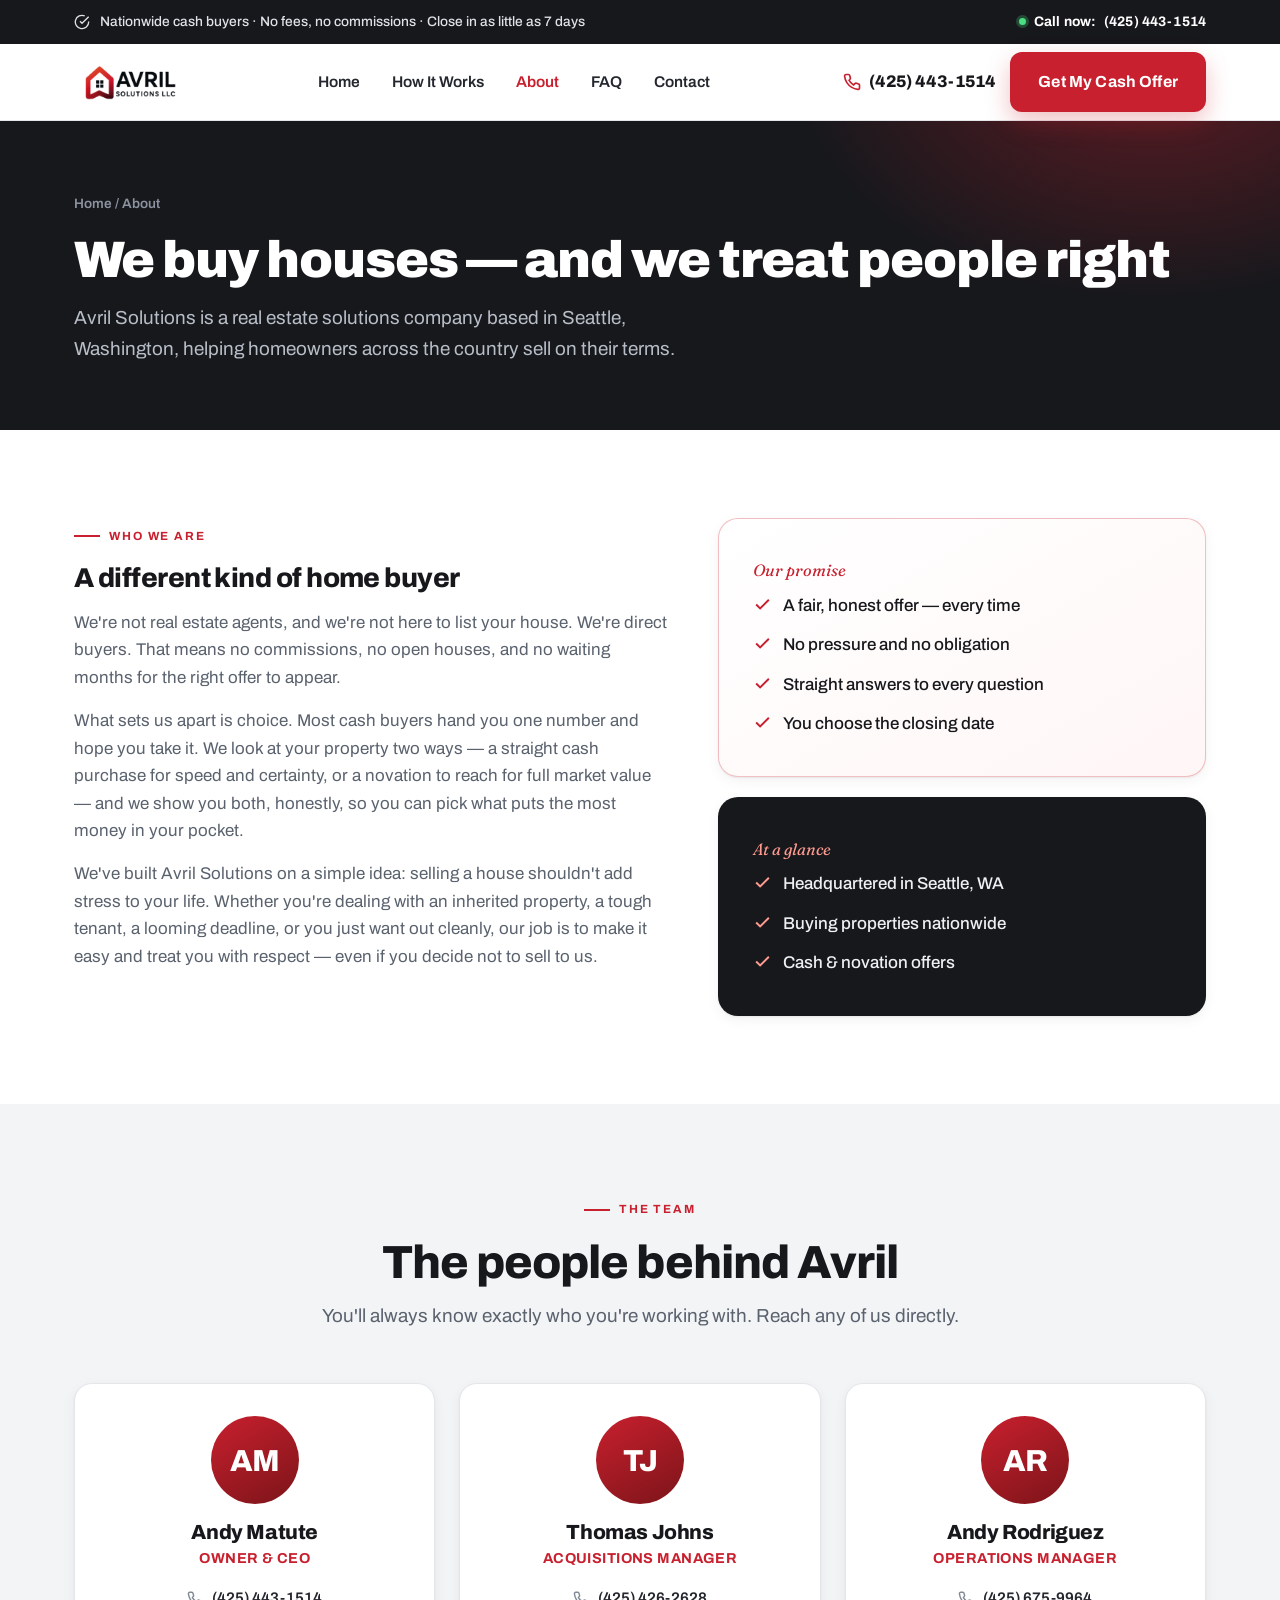
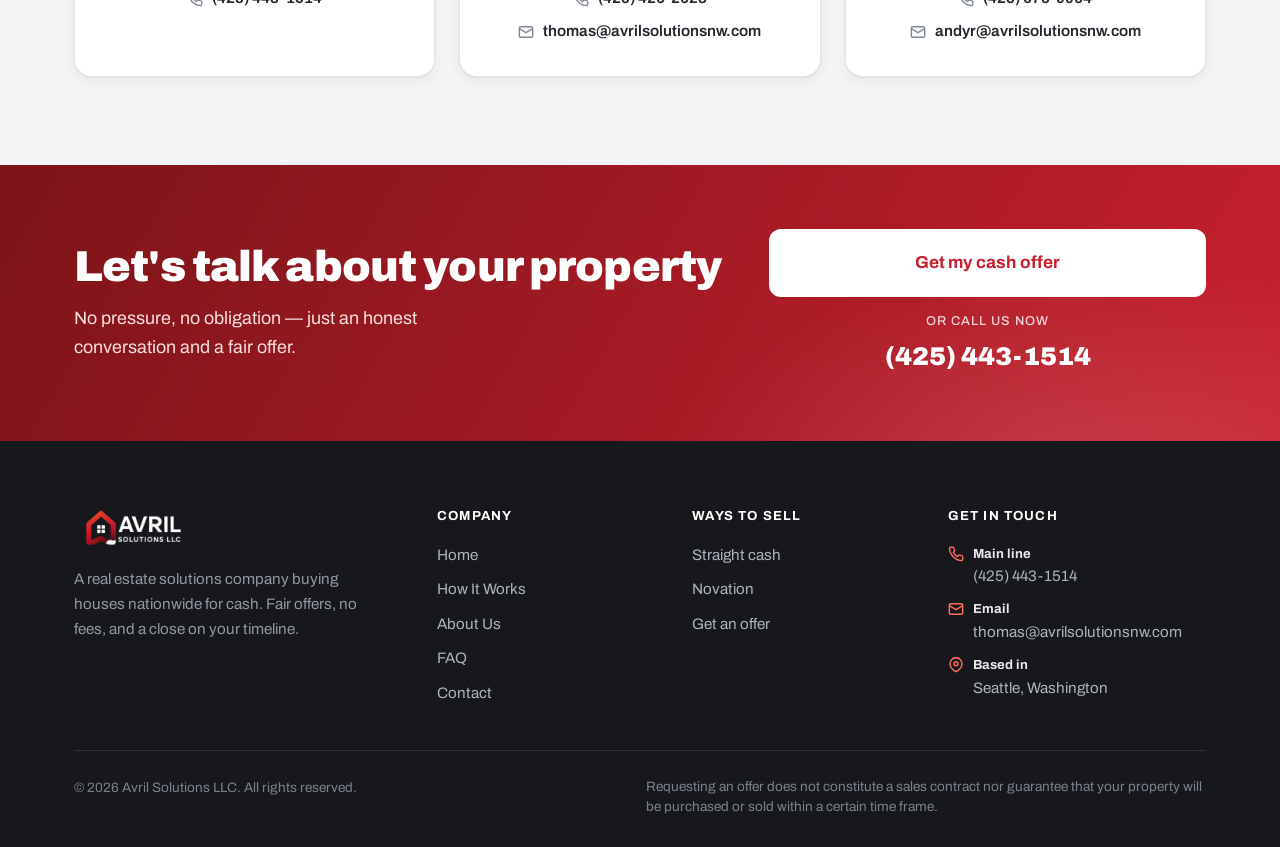
==== about.html @ 4fc094eb "Initial commit: Avril Solutions static site Co-Authored-By: Claude Opus 4.8 <noreply@anthropic.com>" ====
<!DOCTYPE html>
<html lang="en">
<head>
<meta charset="UTF-8" />
<meta name="viewport" content="width=device-width, initial-scale=1.0" />
<title>About Us — Avril Solutions LLC</title>
<meta name="description" content="Avril Solutions is a Seattle-based real estate solutions company buying houses nationwide for cash. Meet the team and learn how we help homeowners sell fast and fair." />
<link rel="preconnect" href="https://fonts.googleapis.com" />
<link rel="preconnect" href="https://fonts.gstatic.com" crossorigin />
<link href="https://fonts.googleapis.com/css2?family=Archivo:wght@400;500;600;700;800;900&family=Fraunces:ital,opsz,wght@0,9..144,500;0,9..144,600;1,9..144,400;1,9..144,500&display=swap" rel="stylesheet" />
<link rel="stylesheet" href="styles.css" />
</head>
<body>

<div class="topbar">
  <div class="container">
    <div class="topbar__msg">
      <svg width="16" height="16" viewBox="0 0 24 24" fill="none" stroke="currentColor" stroke-width="2"><path d="M22 11.08V12a10 10 0 1 1-5.93-9.14"/><polyline points="22 4 12 14.01 9 11.01"/></svg>
      Nationwide cash buyers · No fees, no commissions · Close in as little as 7 days
    </div>
    <div class="topbar__phone"><span class="dot"></span> Call now: <a href="tel:+14254431514">(425) 443-1514</a></div>
  </div>
</div>

<header class="site-header">
  <div class="container">
    <a class="brand" href="index.html" aria-label="Avril Solutions home"><img src="assets/logo.png" alt="Avril Solutions LLC" /></a>
    <nav aria-label="Primary">
      <ul class="nav-menu" id="nav-menu">
        <li><a href="index.html">Home</a></li>
        <li><a href="how-it-works.html">How It Works</a></li>
        <li><a href="about.html" class="active">About</a></li>
        <li><a href="faq.html">FAQ</a></li>
        <li><a href="contact.html">Contact</a></li>
      </ul>
    </nav>
    <div class="header-cta">
      <a class="header-phone" href="tel:+14254431514"><svg width="18" height="18" viewBox="0 0 24 24" fill="none" stroke="currentColor" stroke-width="2.2"><path d="M22 16.92v3a2 2 0 0 1-2.18 2 19.79 19.79 0 0 1-8.63-3.07 19.5 19.5 0 0 1-6-6 19.79 19.79 0 0 1-3.07-8.67A2 2 0 0 1 4.11 2h3a2 2 0 0 1 2 1.72c.13.81.36 1.6.7 2.34a2 2 0 0 1-.45 2.11L8.09 9.91a16 16 0 0 0 6 6l1.74-1.74a2 2 0 0 1 2.11-.45c.74.34 1.53.57 2.34.7A2 2 0 0 1 22 16.92z"/></svg>(425) 443-1514</a>
      <a class="btn btn-primary" href="contact.html">Get My Cash Offer</a>
      <button class="nav-toggle" aria-label="Menu" aria-expanded="false" aria-controls="nav-menu"><svg width="26" height="26" viewBox="0 0 24 24" fill="none" stroke="currentColor" stroke-width="2.2"><line x1="3" y1="6" x2="21" y2="6"/><line x1="3" y1="12" x2="21" y2="12"/><line x1="3" y1="18" x2="21" y2="18"/></svg></button>
    </div>
  </div>
</header>

<section class="page-hero">
  <div class="container">
    <div class="crumbs"><a href="index.html">Home</a> / About</div>
    <h1>We buy houses — and we treat people right</h1>
    <p>Avril Solutions is a real estate solutions company based in Seattle, Washington, helping homeowners across the country sell on their terms.</p>
  </div>
</section>

<section class="section">
  <div class="container">
    <div class="split">
      <div class="prose reveal">
        <span class="eyebrow">Who we are</span>
        <h2 class="h-md" style="margin:0 0 16px">A different kind of home buyer</h2>
        <p>We're not real estate agents, and we're not here to list your house. We're direct buyers. That means no commissions, no open houses, and no waiting months for the right offer to appear.</p>
        <p>What sets us apart is choice. Most cash buyers hand you one number and hope you take it. We look at your property two ways — a straight cash purchase for speed and certainty, or a novation to reach for full market value — and we show you both, honestly, so you can pick what puts the most money in your pocket.</p>
        <p>We've built Avril Solutions on a simple idea: selling a house shouldn't add stress to your life. Whether you're dealing with an inherited property, a tough tenant, a looming deadline, or you just want out cleanly, our job is to make it easy and treat you with respect — even if you decide not to sell to us.</p>
      </div>
      <div class="reveal">
        <div class="way way--nova" style="margin-bottom:20px">
          <span class="way__tag">Our promise</span>
          <ul class="way__list" style="margin-top:8px">
            <li><svg width="19" height="19" viewBox="0 0 24 24" fill="none" stroke="currentColor" stroke-width="2.4"><polyline points="20 6 9 17 4 12"/></svg>A fair, honest offer — every time</li>
            <li><svg width="19" height="19" viewBox="0 0 24 24" fill="none" stroke="currentColor" stroke-width="2.4"><polyline points="20 6 9 17 4 12"/></svg>No pressure and no obligation</li>
            <li><svg width="19" height="19" viewBox="0 0 24 24" fill="none" stroke="currentColor" stroke-width="2.4"><polyline points="20 6 9 17 4 12"/></svg>Straight answers to every question</li>
            <li><svg width="19" height="19" viewBox="0 0 24 24" fill="none" stroke="currentColor" stroke-width="2.4"><polyline points="20 6 9 17 4 12"/></svg>You choose the closing date</li>
          </ul>
        </div>
        <div class="way way--cash">
          <span class="way__tag">At a glance</span>
          <ul class="way__list" style="margin-top:8px">
            <li><svg width="19" height="19" viewBox="0 0 24 24" fill="none" stroke="currentColor" stroke-width="2.4"><polyline points="20 6 9 17 4 12"/></svg>Headquartered in Seattle, WA</li>
            <li><svg width="19" height="19" viewBox="0 0 24 24" fill="none" stroke="currentColor" stroke-width="2.4"><polyline points="20 6 9 17 4 12"/></svg>Buying properties nationwide</li>
            <li><svg width="19" height="19" viewBox="0 0 24 24" fill="none" stroke="currentColor" stroke-width="2.4"><polyline points="20 6 9 17 4 12"/></svg>Cash &amp; novation offers</li>
          </ul>
        </div>
      </div>
    </div>
  </div>
</section>

<!-- team -->
<section class="section mist">
  <div class="container">
    <div class="sec-head center reveal">
      <span class="eyebrow">The team</span>
      <h2 class="h-lg">The people behind Avril</h2>
      <p class="lead" style="margin:14px auto 0">You'll always know exactly who you're working with. Reach any of us directly.</p>
    </div>
    <div class="team-grid reveal">
      <div class="member">
        <div class="member__avatar">AM</div>
        <h3>Andy Matute</h3>
        <span class="member__role">Owner &amp; CEO</span>
        <div class="member__contact">
          <a href="tel:+14254431514"><svg width="16" height="16" viewBox="0 0 24 24" fill="none" stroke="currentColor" stroke-width="2.2"><path d="M22 16.92v3a2 2 0 0 1-2.18 2 19.79 19.79 0 0 1-8.63-3.07 19.5 19.5 0 0 1-6-6 19.79 19.79 0 0 1-3.07-8.67A2 2 0 0 1 4.11 2h3a2 2 0 0 1 2 1.72c.13.81.36 1.6.7 2.34a2 2 0 0 1-.45 2.11L8.09 9.91a16 16 0 0 0 6 6l1.74-1.74a2 2 0 0 1 2.11-.45c.74.34 1.53.57 2.34.7A2 2 0 0 1 22 16.92z"/></svg>(425) 443-1514</a>
        </div>
      </div>
      <div class="member">
        <div class="member__avatar">TJ</div>
        <h3>Thomas Johns</h3>
        <span class="member__role">Acquisitions Manager</span>
        <div class="member__contact">
          <a href="tel:+14254262628"><svg width="16" height="16" viewBox="0 0 24 24" fill="none" stroke="currentColor" stroke-width="2.2"><path d="M22 16.92v3a2 2 0 0 1-2.18 2 19.79 19.79 0 0 1-8.63-3.07 19.5 19.5 0 0 1-6-6 19.79 19.79 0 0 1-3.07-8.67A2 2 0 0 1 4.11 2h3a2 2 0 0 1 2 1.72c.13.81.36 1.6.7 2.34a2 2 0 0 1-.45 2.11L8.09 9.91a16 16 0 0 0 6 6l1.74-1.74a2 2 0 0 1 2.11-.45c.74.34 1.53.57 2.34.7A2 2 0 0 1 22 16.92z"/></svg>(425) 426-2628</a>
          <a href="mailto:thomas@avrilsolutionsnw.com"><svg width="16" height="16" viewBox="0 0 24 24" fill="none" stroke="currentColor" stroke-width="2.2"><rect x="2" y="4" width="20" height="16" rx="2"/><path d="m22 7-10 6L2 7"/></svg>thomas@avrilsolutionsnw.com</a>
        </div>
      </div>
      <div class="member">
        <div class="member__avatar">AR</div>
        <h3>Andy Rodriguez</h3>
        <span class="member__role">Operations Manager</span>
        <div class="member__contact">
          <a href="tel:+14256759964"><svg width="16" height="16" viewBox="0 0 24 24" fill="none" stroke="currentColor" stroke-width="2.2"><path d="M22 16.92v3a2 2 0 0 1-2.18 2 19.79 19.79 0 0 1-8.63-3.07 19.5 19.5 0 0 1-6-6 19.79 19.79 0 0 1-3.07-8.67A2 2 0 0 1 4.11 2h3a2 2 0 0 1 2 1.72c.13.81.36 1.6.7 2.34a2 2 0 0 1-.45 2.11L8.09 9.91a16 16 0 0 0 6 6l1.74-1.74a2 2 0 0 1 2.11-.45c.74.34 1.53.57 2.34.7A2 2 0 0 1 22 16.92z"/></svg>(425) 675-9964</a>
          <a href="mailto:andyr@avrilsolutionsnw.com"><svg width="16" height="16" viewBox="0 0 24 24" fill="none" stroke="currentColor" stroke-width="2.2"><rect x="2" y="4" width="20" height="16" rx="2"/><path d="m22 7-10 6L2 7"/></svg>andyr@avrilsolutionsnw.com</a>
        </div>
      </div>
    </div>
  </div>
</section>

<section class="cta-band section--tight">
  <div class="container">
    <div class="cta-band-grid">
      <div class="reveal"><h2>Let's talk about your property</h2><p>No pressure, no obligation — just an honest conversation and a fair offer.</p></div>
      <div class="cta-band__actions reveal">
        <a class="btn btn-lg" href="contact.html">Get my cash offer</a>
        <div class="cta-band__phone"><small>Or call us now</small><a href="tel:+14254431514" style="color:#fff">(425) 443-1514</a></div>
      </div>
    </div>
  </div>
</section>

<footer class="footer">
  <div class="container">
    <div class="footer-grid">
      <div class="footer__brand"><img src="assets/logo-white.png" alt="Avril Solutions LLC" /><p>A real estate solutions company buying houses nationwide for cash. Fair offers, no fees, and a close on your timeline.</p></div>
      <div><h5>Company</h5><ul><li><a href="index.html">Home</a></li><li><a href="how-it-works.html">How It Works</a></li><li><a href="about.html">About Us</a></li><li><a href="faq.html">FAQ</a></li><li><a href="contact.html">Contact</a></li></ul></div>
      <div><h5>Ways to sell</h5><ul><li><a href="how-it-works.html#cash">Straight cash</a></li><li><a href="how-it-works.html#novation">Novation</a></li><li><a href="contact.html">Get an offer</a></li></ul></div>
      <div><h5>Get in touch</h5>
        <ul class="footer__contact">
          <li><svg width="16" height="16" viewBox="0 0 24 24" fill="none" stroke="currentColor" stroke-width="2.2"><path d="M22 16.92v3a2 2 0 0 1-2.18 2 19.79 19.79 0 0 1-8.63-3.07 19.5 19.5 0 0 1-6-6 19.79 19.79 0 0 1-3.07-8.67A2 2 0 0 1 4.11 2h3a2 2 0 0 1 2 1.72c.13.81.36 1.6.7 2.34a2 2 0 0 1-.45 2.11L8.09 9.91a16 16 0 0 0 6 6l1.74-1.74a2 2 0 0 1 2.11-.45c.74.34 1.53.57 2.34.7A2 2 0 0 1 22 16.92z"/></svg><span><strong>Main line</strong><a href="tel:+14254431514">(425) 443-1514</a></span></li>
          <li><svg width="16" height="16" viewBox="0 0 24 24" fill="none" stroke="currentColor" stroke-width="2.2"><rect x="2" y="4" width="20" height="16" rx="2"/><path d="m22 7-10 6L2 7"/></svg><span><strong>Email</strong><a href="mailto:thomas@avrilsolutionsnw.com">thomas@avrilsolutionsnw.com</a></span></li>
          <li><svg width="16" height="16" viewBox="0 0 24 24" fill="none" stroke="currentColor" stroke-width="2.2"><path d="M21 10c0 7-9 12-9 12s-9-5-9-12a9 9 0 0 1 18 0z"/><circle cx="12" cy="10" r="3"/></svg><span><strong>Based in</strong><span>Seattle, Washington</span></span></li>
        </ul>
      </div>
    </div>
    <div class="footer-bottom">
      <div>© 2026 Avril Solutions LLC. All rights reserved.</div>
      <div class="disclaimer">Requesting an offer does not constitute a sales contract nor guarantee that your property will be purchased or sold within a certain time frame.</div>
    </div>
  </div>
</footer>

<script src="script.js"></script>
</body>
</html>
---- styles.css ----
/* ============================================================
   Avril Solutions LLC — shared styles
   ============================================================ */

:root{
  --brick:#c8202e;
  --brick-bright:#e23a2e;
  --brick-deep:#7c1419;
  --ink:#17181c;
  --ink-soft:#24272e;
  --slate:#5a626e;
  --slate-light:#828a96;
  --mist:#f3f4f6;
  --mist-warm:#f8f7f5;
  --line:#e4e6ea;
  --paper:#ffffff;
  --cream:#fbf4e9;

  --maxw:1180px;
  --radius:16px;
  --radius-sm:10px;
  --shadow-sm:0 1px 2px rgba(23,24,28,.06),0 4px 14px rgba(23,24,28,.05);
  --shadow-md:0 12px 34px rgba(23,24,28,.10);
  --shadow-lg:0 26px 60px rgba(23,24,28,.16);

  --ff-display:"Archivo",system-ui,-apple-system,"Segoe UI",sans-serif;
  --ff-body:"Archivo",system-ui,-apple-system,"Segoe UI",sans-serif;
  --ff-serif:"Fraunces",Georgia,"Times New Roman",serif;
}

*,*::before,*::after{box-sizing:border-box}
html{scroll-behavior:smooth}
body{
  margin:0;
  font-family:var(--ff-body);
  color:var(--ink);
  background:var(--paper);
  font-size:17px;
  line-height:1.62;
  -webkit-font-smoothing:antialiased;
  text-rendering:optimizeLegibility;
}
img{max-width:100%;display:block}
a{color:inherit;text-decoration:none}
h1,h2,h3,h4{font-family:var(--ff-display);line-height:1.06;margin:0;letter-spacing:-.02em;font-weight:800}
p{margin:0 0 1rem}
:focus-visible{outline:3px solid var(--brick);outline-offset:2px;border-radius:4px}

.container{max-width:var(--maxw);margin:0 auto;padding:0 24px}
.section{padding:88px 0}
.section--tight{padding:64px 0}
.mist{background:var(--mist)}
.ink-bg{background:var(--ink);color:#eef0f3}
.center{text-align:center}

.eyebrow{
  display:inline-flex;align-items:center;gap:9px;
  font-family:var(--ff-display);
  font-weight:700;font-size:.74rem;letter-spacing:.16em;text-transform:uppercase;
  color:var(--brick);margin:0 0 18px;
}
.eyebrow::before{content:"";width:26px;height:2px;background:var(--brick);display:inline-block}
.ink-bg .eyebrow{color:#ff6a5f}
.ink-bg .eyebrow::before{background:#ff6a5f}

.h-xl{font-size:clamp(2.35rem,5.4vw,4rem)}
.h-lg{font-size:clamp(2rem,3.8vw,2.9rem)}
.h-md{font-size:clamp(1.5rem,2.4vw,1.9rem)}
.lead{font-size:1.18rem;color:var(--slate);max-width:60ch}
.ink-bg .lead{color:#b8bec8}

/* ---------- buttons ---------- */
.btn{
  display:inline-flex;align-items:center;justify-content:center;gap:10px;
  font-family:var(--ff-display);font-weight:700;font-size:1rem;letter-spacing:.01em;
  padding:15px 26px;border-radius:12px;border:2px solid transparent;cursor:pointer;
  transition:transform .16s ease,box-shadow .16s ease,background .16s ease,color .16s ease;
  white-space:nowrap;
}
.btn:active{transform:translateY(1px)}
.btn-primary{background:var(--brick);color:#fff;box-shadow:0 10px 24px rgba(200,32,46,.28)}
.btn-primary:hover{background:var(--brick-bright);box-shadow:0 14px 30px rgba(200,32,46,.36);transform:translateY(-2px)}
.btn-dark{background:var(--ink);color:#fff}
.btn-dark:hover{background:var(--ink-soft);transform:translateY(-2px)}
.btn-ghost{background:transparent;color:var(--ink);border-color:var(--line)}
.btn-ghost:hover{border-color:var(--ink);transform:translateY(-2px)}
.ink-bg .btn-ghost{color:#fff;border-color:rgba(255,255,255,.28)}
.ink-bg .btn-ghost:hover{border-color:#fff;background:rgba(255,255,255,.06)}
.btn-lg{padding:18px 34px;font-size:1.08rem}
.btn-block{width:100%}

/* ---------- top utility bar ---------- */
.topbar{
  background:var(--ink);color:#dfe2e7;font-size:.86rem;
}
.topbar .container{display:flex;align-items:center;justify-content:space-between;gap:16px;min-height:44px;padding-top:8px;padding-bottom:8px}
.topbar__msg{display:flex;align-items:center;gap:10px;font-weight:500}
.topbar__msg svg{flex:0 0 auto}
.topbar__phone{font-family:var(--ff-display);font-weight:700;color:#fff;letter-spacing:.01em;display:inline-flex;align-items:center;gap:8px}
.topbar__phone .dot{width:7px;height:7px;border-radius:50%;background:#4ade80;box-shadow:0 0 0 3px rgba(74,222,128,.25)}
.topbar__phone a{color:#fff}

/* ---------- header ---------- */
.site-header{
  position:sticky;top:0;z-index:50;background:rgba(255,255,255,.92);
  backdrop-filter:saturate(1.4) blur(10px);border-bottom:1px solid var(--line);
}
.site-header .container{display:flex;align-items:center;justify-content:space-between;gap:20px;min-height:76px}
.brand img{height:42px;width:auto}
.nav-menu{display:flex;align-items:center;gap:4px;list-style:none;margin:0;padding:0}
.nav-menu a{
  font-family:var(--ff-display);font-weight:600;font-size:.97rem;color:var(--ink-soft);
  padding:9px 14px;border-radius:9px;transition:color .15s,background .15s;
}
.nav-menu a:hover{color:var(--brick);background:var(--mist)}
.nav-menu a.active{color:var(--brick)}
.header-cta{display:flex;align-items:center;gap:14px}
.header-phone{font-family:var(--ff-display);font-weight:800;font-size:1.05rem;color:var(--ink);display:inline-flex;align-items:center;gap:8px}
.header-phone svg{color:var(--brick)}
.nav-toggle{
  display:none;background:none;border:0;cursor:pointer;padding:8px;color:var(--ink);
}
.nav-toggle svg{display:block}

/* ---------- hero ---------- */
.hero{
  position:relative;overflow:hidden;color:#fff;
  background:linear-gradient(120deg,#5c0e13 0%,var(--brick-deep) 38%,var(--brick) 100%);
}
.hero::after{
  content:"";position:absolute;inset:0;pointer-events:none;
  background:
    radial-gradient(900px 500px at 88% -10%,rgba(255,255,255,.16),transparent 60%),
    radial-gradient(700px 500px at -5% 110%,rgba(0,0,0,.35),transparent 55%);
}
.hero__house{
  position:absolute;right:-60px;top:50%;transform:translateY(-50%);
  width:min(640px,52vw);opacity:.10;z-index:0;color:#fff;
}
.hero .container{position:relative;z-index:2}
.hero-grid{
  display:grid;grid-template-columns:1.15fr .85fr;gap:56px;align-items:center;
  padding:78px 0 90px;
}
.hero h1{font-size:clamp(2.5rem,5.6vw,4.15rem);font-weight:900;letter-spacing:-.03em}
.hero h1 em{font-style:normal;color:#ffd7a0;font-family:var(--ff-serif);font-weight:500}
.hero__sub{font-size:1.24rem;color:#f4dede;max-width:34ch;margin:20px 0 30px}
.hero__points{list-style:none;margin:0 0 34px;padding:0;display:grid;gap:12px}
.hero__points li{display:flex;align-items:flex-start;gap:12px;font-weight:500;color:#fdeeee}
.hero__points svg{flex:0 0 auto;margin-top:3px;color:#ffd7a0}
.hero__actions{display:flex;flex-wrap:wrap;gap:14px;align-items:center}
.hero__actions .btn-ghost{color:#fff;border-color:rgba(255,255,255,.4)}
.hero__actions .btn-ghost:hover{background:rgba(255,255,255,.1);border-color:#fff}

/* offer card / form */
.offer-card{
  background:#fff;color:var(--ink);border-radius:20px;padding:30px 28px 26px;
  box-shadow:var(--shadow-lg);border:1px solid rgba(255,255,255,.6);
}
.offer-card__head{margin-bottom:4px}
.offer-card__head h2{font-size:1.5rem;font-weight:800}
.offer-card__head p{color:var(--slate);font-size:.95rem;margin:6px 0 0}
.offer-card__badge{
  display:inline-flex;align-items:center;gap:7px;background:var(--cream);color:#8a5a12;
  font-family:var(--ff-display);font-weight:700;font-size:.72rem;letter-spacing:.06em;
  text-transform:uppercase;padding:6px 12px;border-radius:999px;margin-bottom:14px;
}
.field{margin-bottom:12px}
.field label{display:block;font-size:.8rem;font-weight:700;color:var(--ink-soft);margin-bottom:5px;font-family:var(--ff-display)}
.field input,.field select,.field textarea{
  width:100%;padding:12px 14px;border:1.5px solid var(--line);border-radius:11px;
  font-family:var(--ff-body);font-size:1rem;color:var(--ink);background:#fdfdfd;transition:border .15s,box-shadow .15s;
}
.field input:focus,.field select:focus,.field textarea:focus{
  outline:none;border-color:var(--brick);box-shadow:0 0 0 4px rgba(200,32,46,.12);
}
.field-row{display:grid;grid-template-columns:1fr 1fr;gap:12px}
.field-row-3{display:grid;grid-template-columns:1.4fr .8fr .8fr;gap:12px}
.form-fine{font-size:.72rem;color:var(--slate-light);line-height:1.5;margin:12px 0 0}
.form-success{
  display:none;background:#eef8f0;border:1.5px solid #bfe3c8;color:#1d6b34;
  border-radius:12px;padding:18px 18px;font-weight:600;
}
.form-success.show{display:block}
.form-success + form.hide{display:none}

/* ---------- trust strip ---------- */
.trust-strip{background:var(--ink);color:#e9ebef}
.trust-strip .container{
  display:flex;flex-wrap:wrap;justify-content:center;gap:14px 40px;padding:20px 24px;
}
.trust-strip span{display:inline-flex;align-items:center;gap:10px;font-family:var(--ff-display);font-weight:600;font-size:.95rem}
.trust-strip svg{color:#ff6a5f}

/* ---------- section heading block ---------- */
.sec-head{max-width:720px;margin:0 auto 52px}
.sec-head.center{text-align:center}
.sec-head p{margin-top:14px}

/* ---------- two ways (signature) ---------- */
.ways{display:grid;grid-template-columns:1fr 1fr;gap:26px}
.way{
  border-radius:20px;padding:38px 34px;position:relative;overflow:hidden;
  border:1px solid var(--line);background:#fff;box-shadow:var(--shadow-sm);
}
.way--cash{background:var(--ink);color:#eef0f3;border-color:transparent}
.way--nova{background:linear-gradient(150deg,#fff 0%,#fff6f6 100%);border-color:rgba(200,32,46,.28)}
.way__tag{
  font-family:var(--ff-serif);font-style:italic;font-size:1.02rem;margin-bottom:8px;display:block;
}
.way--cash .way__tag{color:#ff9a8f}
.way--nova .way__tag{color:var(--brick)}
.way h3{font-size:1.85rem;font-weight:800;letter-spacing:-.02em}
.way__desc{margin:14px 0 22px;font-size:1.04rem}
.way--cash .way__desc{color:#c3c8d0}
.way--nova .way__desc{color:var(--slate)}
.way__list{list-style:none;margin:0;padding:0;display:grid;gap:12px}
.way__list li{display:flex;gap:11px;align-items:flex-start;font-weight:500}
.way__list svg{flex:0 0 auto;margin-top:3px}
.way--cash .way__list svg{color:#ff9a8f}
.way--nova .way__list svg{color:var(--brick)}
.way__best{
  position:absolute;top:20px;right:22px;font-family:var(--ff-display);font-weight:800;
  font-size:.68rem;letter-spacing:.1em;text-transform:uppercase;
  background:var(--brick);color:#fff;padding:6px 12px;border-radius:999px;
}
.ways-note{text-align:center;margin-top:26px;color:var(--slate);font-size:.98rem}

/* ---------- steps ---------- */
.steps{display:grid;grid-template-columns:repeat(3,1fr);gap:24px;counter-reset:step}
.step{
  background:#fff;border:1px solid var(--line);border-radius:18px;padding:34px 30px;position:relative;
  box-shadow:var(--shadow-sm);
}
.step__num{
  font-family:var(--ff-display);font-weight:900;font-size:2.4rem;color:var(--brick);
  line-height:1;letter-spacing:-.04em;display:block;margin-bottom:14px;
}
.step h3{font-size:1.32rem;margin-bottom:8px}
.step p{color:var(--slate);margin:0}
.step__line{position:absolute;top:52px;right:-25px;color:var(--line);z-index:1}

/* ---------- situations ---------- */
.sit-grid{display:grid;grid-template-columns:repeat(3,1fr);gap:16px}
.sit{
  display:flex;gap:14px;align-items:flex-start;background:#fff;border:1px solid var(--line);
  border-radius:14px;padding:20px 20px;box-shadow:var(--shadow-sm);
}
.sit__ic{
  flex:0 0 auto;width:44px;height:44px;border-radius:11px;background:var(--cream);
  display:grid;place-items:center;color:var(--brick);
}
.sit h4{font-size:1.06rem;font-weight:700;margin-bottom:3px}
.sit p{margin:0;color:var(--slate);font-size:.92rem;line-height:1.5}

/* ---------- why / benefits ---------- */
.why-grid{display:grid;grid-template-columns:repeat(3,1fr);gap:22px}
.why-card{padding:6px 4px}
.why-card__ic{
  width:52px;height:52px;border-radius:13px;background:var(--brick);color:#fff;
  display:grid;place-items:center;margin-bottom:16px;box-shadow:0 10px 22px rgba(200,32,46,.25);
}
.why-card h4{font-size:1.2rem;margin-bottom:7px}
.why-card p{color:var(--slate);margin:0;font-size:.98rem}

/* ---------- team ---------- */
.team-grid{display:grid;grid-template-columns:repeat(3,1fr);gap:24px}
.member{
  background:#fff;border:1px solid var(--line);border-radius:18px;padding:32px 28px;text-align:center;
  box-shadow:var(--shadow-sm);
}
.member__avatar{
  width:88px;height:88px;border-radius:50%;margin:0 auto 18px;display:grid;place-items:center;
  font-family:var(--ff-display);font-weight:800;font-size:1.9rem;color:#fff;letter-spacing:-.02em;
  background:linear-gradient(150deg,var(--brick) 0%,var(--brick-deep) 100%);
}
.member h3{font-size:1.28rem;margin-bottom:3px}
.member__role{color:var(--brick);font-weight:700;font-family:var(--ff-display);font-size:.9rem;letter-spacing:.03em;text-transform:uppercase;margin-bottom:16px;display:block}
.member__contact{display:grid;gap:8px;justify-items:center}
.member__contact a{display:inline-flex;align-items:center;gap:9px;color:var(--ink-soft);font-weight:600;font-size:.96rem}
.member__contact a:hover{color:var(--brick)}
.member__contact svg{color:var(--slate-light)}

/* ---------- testimonials ---------- */
.quotes{display:grid;grid-template-columns:repeat(3,1fr);gap:24px}
.quote{
  background:#fff;border:1px solid var(--line);border-radius:18px;padding:32px 30px;box-shadow:var(--shadow-sm);
  display:flex;flex-direction:column;
}
.quote__stars{color:#e8a13a;display:flex;gap:2px;margin-bottom:16px}
.quote__body{font-family:var(--ff-serif);font-style:italic;font-size:1.12rem;line-height:1.55;color:var(--ink-soft);margin:0 0 20px}
.quote__who{margin-top:auto;font-family:var(--ff-display);font-weight:700;font-size:.95rem}
.quote__who span{color:var(--slate);font-weight:500}

/* ---------- cta band ---------- */
.cta-band{background:linear-gradient(120deg,var(--brick-deep),var(--brick));color:#fff;position:relative;overflow:hidden}
.cta-band::after{content:"";position:absolute;inset:0;background:radial-gradient(700px 400px at 85% 120%,rgba(255,255,255,.14),transparent 60%);pointer-events:none}
.cta-band .container{position:relative;z-index:2}
.cta-band-grid{display:grid;grid-template-columns:1.2fr .8fr;gap:40px;align-items:center}
.cta-band h2{font-size:clamp(1.8rem,3.4vw,2.7rem);font-weight:900}
.cta-band p{color:#f6dede;font-size:1.12rem;margin:14px 0 0;max-width:44ch}
.cta-band__actions{display:flex;flex-direction:column;gap:14px}
.cta-band__actions .btn{background:#fff;color:var(--brick)}
.cta-band__actions .btn:hover{background:#fff2f2}
.cta-band__actions .btn-outline{background:transparent;color:#fff;border-color:rgba(255,255,255,.5)}
.cta-band__actions .btn-outline:hover{background:rgba(255,255,255,.1)}
.cta-band__phone{font-family:var(--ff-display);font-weight:900;font-size:1.6rem;text-align:center}
.cta-band__phone small{display:block;font-weight:500;font-size:.8rem;letter-spacing:.08em;text-transform:uppercase;opacity:.8;margin-bottom:4px}

/* ---------- FAQ ---------- */
.faq-wrap{max-width:820px;margin:0 auto}
.faq{border:1px solid var(--line);border-radius:14px;margin-bottom:14px;background:#fff;overflow:hidden;box-shadow:var(--shadow-sm)}
.faq__q{
  width:100%;text-align:left;background:none;border:0;cursor:pointer;padding:22px 24px;
  font-family:var(--ff-display);font-weight:700;font-size:1.1rem;color:var(--ink);
  display:flex;justify-content:space-between;align-items:center;gap:20px;
}
.faq__q:hover{color:var(--brick)}
.faq__ic{flex:0 0 auto;transition:transform .25s ease;color:var(--brick)}
.faq[open] .faq__ic{transform:rotate(45deg)}
.faq__a{padding:0 24px 24px;color:var(--slate);max-width:70ch}
.faq__a p{margin:0}

/* ---------- page hero (interior) ---------- */
.page-hero{background:var(--ink);color:#fff;padding:72px 0 66px;position:relative;overflow:hidden}
.page-hero::after{content:"";position:absolute;inset:0;background:radial-gradient(600px 400px at 90% -20%,rgba(200,32,46,.4),transparent 60%);pointer-events:none}
.page-hero .container{position:relative;z-index:2}
.page-hero h1{font-size:clamp(2.1rem,4.4vw,3.2rem);font-weight:900}
.page-hero p{color:#b8bec8;font-size:1.18rem;margin:16px 0 0;max-width:56ch}
.crumbs{font-size:.85rem;color:#8b93a0;margin-bottom:18px;font-weight:600}
.crumbs a:hover{color:#fff}

/* ---------- prose / content ---------- */
.prose{max-width:760px}
.prose h2{font-size:1.7rem;margin:38px 0 14px}
.prose h3{font-size:1.28rem;margin:28px 0 10px}
.prose p{color:var(--slate);font-size:1.06rem}
.prose ul{color:var(--slate);padding-left:0;list-style:none;display:grid;gap:10px;margin:18px 0}
.prose ul li{display:flex;gap:11px;align-items:flex-start}
.prose ul li svg{flex:0 0 auto;margin-top:5px;color:var(--brick)}
.split{display:grid;grid-template-columns:1.1fr .9fr;gap:48px;align-items:start}

/* ---------- contact ---------- */
.contact-grid{display:grid;grid-template-columns:1fr 1fr;gap:40px;align-items:start}
.contact-card{background:#fff;border:1px solid var(--line);border-radius:18px;padding:30px;box-shadow:var(--shadow-sm)}
.contact-line{display:flex;gap:14px;align-items:flex-start;padding:16px 0;border-bottom:1px solid var(--line)}
.contact-line:last-child{border-bottom:0}
.contact-line__ic{flex:0 0 auto;width:44px;height:44px;border-radius:11px;background:var(--cream);color:var(--brick);display:grid;place-items:center}
.contact-line h4{font-size:.82rem;text-transform:uppercase;letter-spacing:.06em;color:var(--slate);margin-bottom:3px;font-weight:700}
.contact-line a,.contact-line span{font-weight:600;font-size:1.04rem;color:var(--ink)}
.contact-line a:hover{color:var(--brick)}

/* ---------- footer ---------- */
.footer{background:var(--ink);color:#aeb4be;padding:64px 0 30px;font-size:.95rem}
.footer a:hover{color:#fff}
.footer-grid{display:grid;grid-template-columns:1.5fr 1fr 1fr 1.2fr;gap:40px;padding-bottom:44px;border-bottom:1px solid rgba(255,255,255,.1)}
.footer__brand img{height:44px;margin-bottom:18px}
.footer__brand p{max-width:34ch;color:#9298a3;font-size:.95rem}
.footer h5{font-family:var(--ff-display);color:#fff;font-size:.82rem;text-transform:uppercase;letter-spacing:.09em;margin:0 0 16px;font-weight:700}
.footer ul{list-style:none;margin:0;padding:0;display:grid;gap:10px}
.footer__contact li{display:flex;gap:9px;align-items:flex-start}
.footer__contact svg{flex:0 0 auto;margin-top:3px;color:#ff6a5f}
.footer__contact strong{color:#e7e9ec;font-weight:700;display:block;font-size:.82rem}
.footer__contact a,.footer__contact span{color:#aeb4be}
.footer-bottom{display:flex;flex-wrap:wrap;justify-content:space-between;gap:14px;padding-top:26px;color:#7c828d;font-size:.85rem}
.footer-bottom .disclaimer{max-width:70ch;line-height:1.5}

/* ---------- reveal animation ---------- */
.reveal{opacity:0;transform:translateY(22px);transition:opacity .7s ease,transform .7s ease}
.reveal.in{opacity:1;transform:none}
@media (prefers-reduced-motion:reduce){
  .reveal{opacity:1;transform:none;transition:none}
  html{scroll-behavior:auto}
}

/* ---------- responsive ---------- */
@media (max-width:960px){
  .hero-grid{grid-template-columns:1fr;gap:40px;padding:56px 0 64px}
  .hero__house{opacity:.07;width:70vw}
  .ways{grid-template-columns:1fr}
  .steps{grid-template-columns:1fr}
  .step__line{display:none}
  .sit-grid,.why-grid,.team-grid,.quotes{grid-template-columns:1fr 1fr}
  .cta-band-grid{grid-template-columns:1fr;gap:28px}
  .contact-grid,.split{grid-template-columns:1fr;gap:32px}
  .footer-grid{grid-template-columns:1fr 1fr;gap:32px}
}
@media (max-width:720px){
  body{font-size:16px}
  .section{padding:64px 0}
  .topbar__msg{display:none}
  .header-phone{display:none}
  .nav-menu{
    position:fixed;inset:76px 0 auto 0;background:#fff;flex-direction:column;align-items:stretch;
    gap:0;padding:12px 20px 24px;border-bottom:1px solid var(--line);box-shadow:var(--shadow-md);
    transform:translateY(-140%);transition:transform .3s ease;z-index:40;
  }
  .nav-menu.open{transform:none}
  .nav-menu a{padding:14px 8px;border-bottom:1px solid var(--mist);border-radius:0;font-size:1.05rem}
  .nav-toggle{display:block}
  .sit-grid,.why-grid,.team-grid,.quotes,.footer-grid{grid-template-columns:1fr}
  .field-row,.field-row-3{grid-template-columns:1fr}
  .header-cta .btn{padding:12px 18px;font-size:.92rem}
}
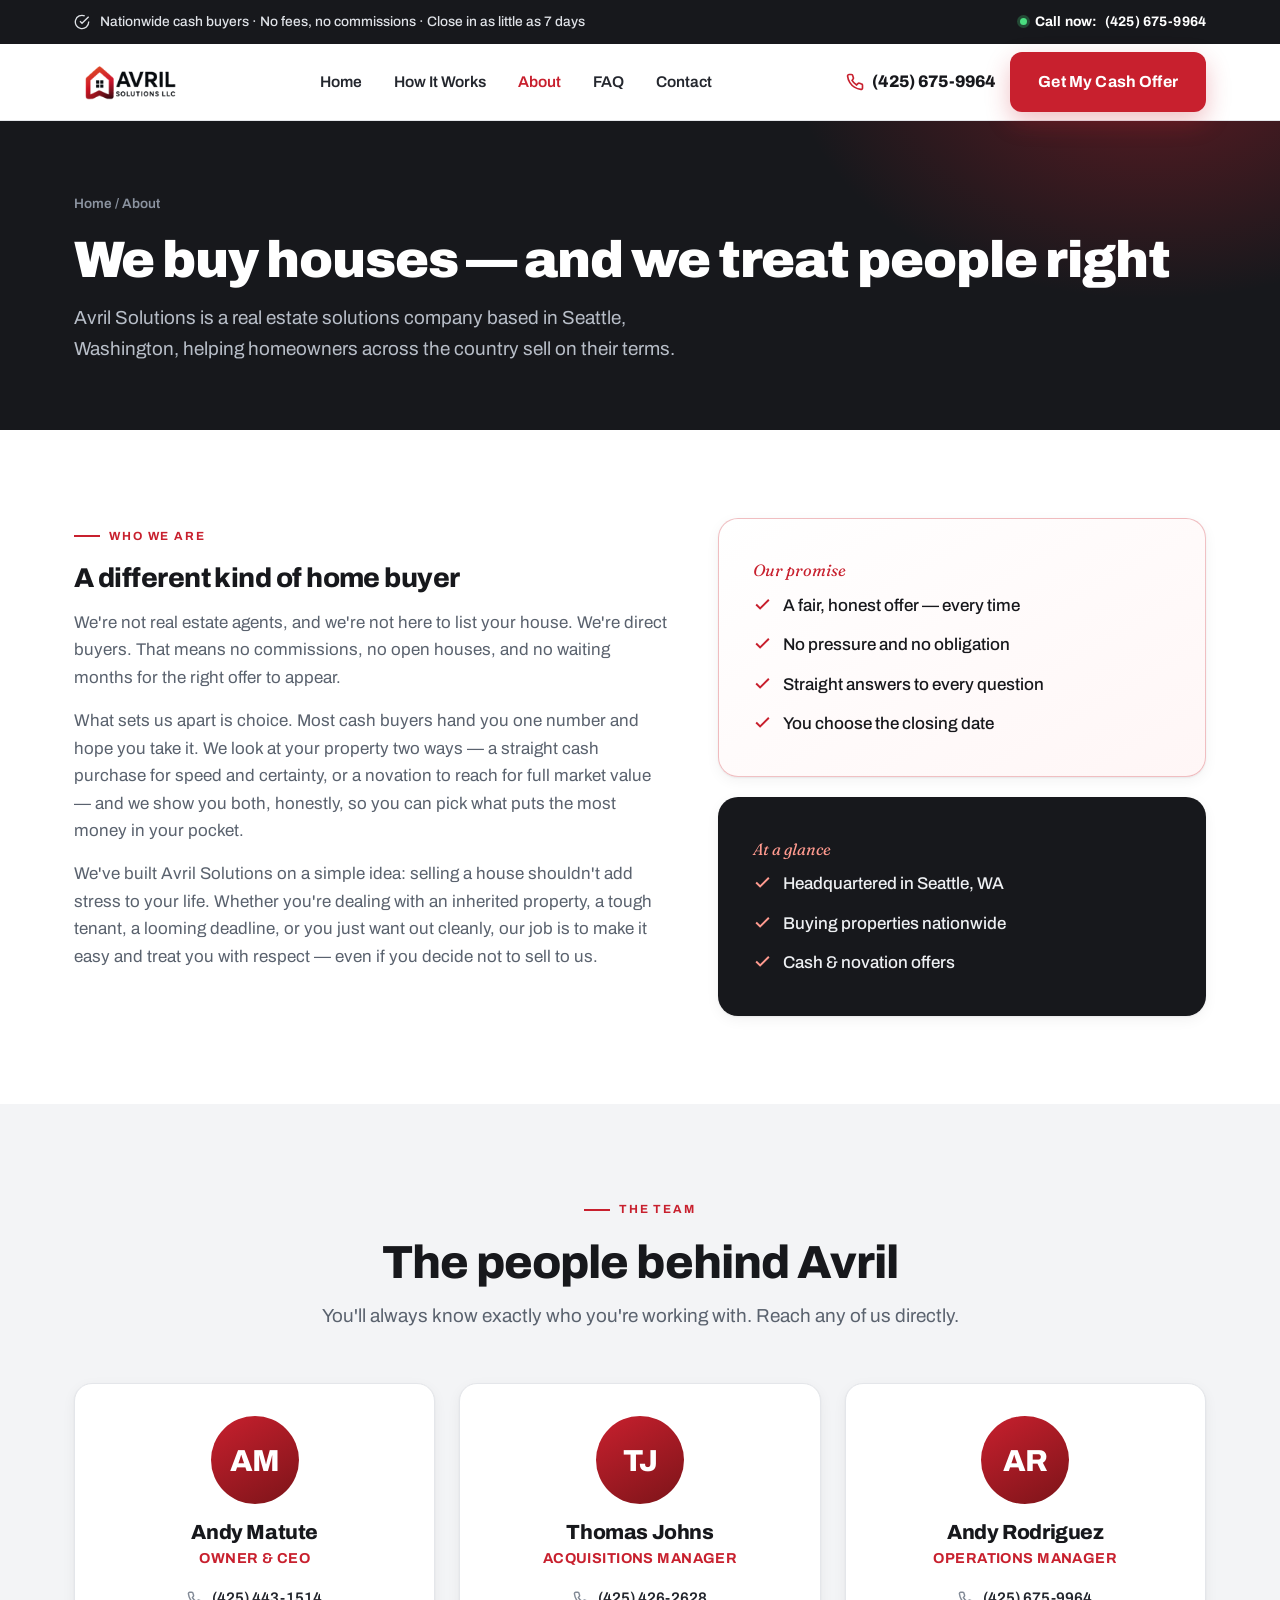
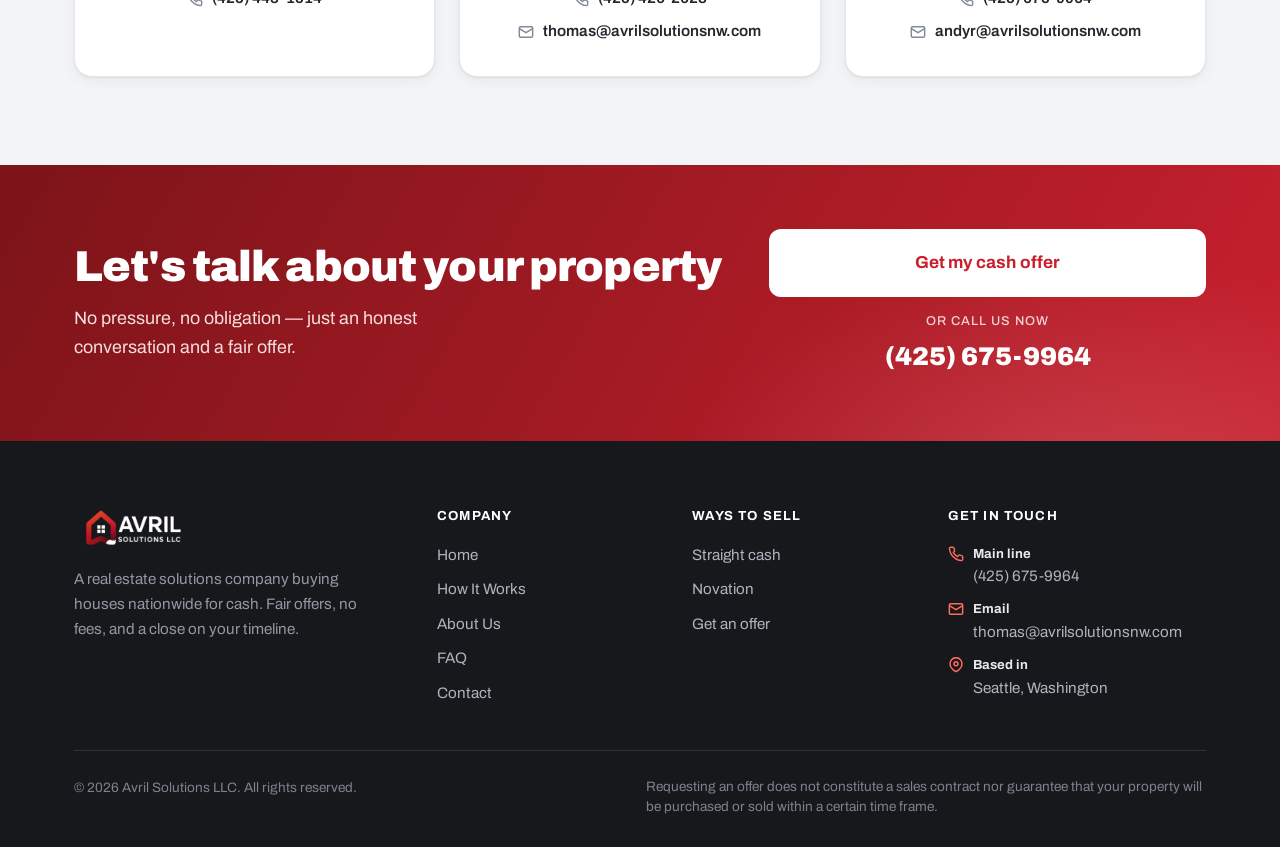
==== commit ab45b0ea: "Set main phone to (425) 675-9964 (Rodriguez); keep individual numbers on member cards Co-Authored-By" ====
--- a/about.html
+++ b/about.html
@@ -18,7 +18,7 @@
       <svg width="16" height="16" viewBox="0 0 24 24" fill="none" stroke="currentColor" stroke-width="2"><path d="M22 11.08V12a10 10 0 1 1-5.93-9.14"/><polyline points="22 4 12 14.01 9 11.01"/></svg>
       Nationwide cash buyers · No fees, no commissions · Close in as little as 7 days
     </div>
-    <div class="topbar__phone"><span class="dot"></span> Call now: <a href="tel:+14254431514">(425) 443-1514</a></div>
+    <div class="topbar__phone"><span class="dot"></span> Call now: <a href="tel:+14256759964">(425) 675-9964</a></div>
   </div>
 </div>
 
@@ -35,7 +35,7 @@
       </ul>
     </nav>
     <div class="header-cta">
-      <a class="header-phone" href="tel:+14254431514"><svg width="18" height="18" viewBox="0 0 24 24" fill="none" stroke="currentColor" stroke-width="2.2"><path d="M22 16.92v3a2 2 0 0 1-2.18 2 19.79 19.79 0 0 1-8.63-3.07 19.5 19.5 0 0 1-6-6 19.79 19.79 0 0 1-3.07-8.67A2 2 0 0 1 4.11 2h3a2 2 0 0 1 2 1.72c.13.81.36 1.6.7 2.34a2 2 0 0 1-.45 2.11L8.09 9.91a16 16 0 0 0 6 6l1.74-1.74a2 2 0 0 1 2.11-.45c.74.34 1.53.57 2.34.7A2 2 0 0 1 22 16.92z"/></svg>(425) 443-1514</a>
+      <a class="header-phone" href="tel:+14256759964"><svg width="18" height="18" viewBox="0 0 24 24" fill="none" stroke="currentColor" stroke-width="2.2"><path d="M22 16.92v3a2 2 0 0 1-2.18 2 19.79 19.79 0 0 1-8.63-3.07 19.5 19.5 0 0 1-6-6 19.79 19.79 0 0 1-3.07-8.67A2 2 0 0 1 4.11 2h3a2 2 0 0 1 2 1.72c.13.81.36 1.6.7 2.34a2 2 0 0 1-.45 2.11L8.09 9.91a16 16 0 0 0 6 6l1.74-1.74a2 2 0 0 1 2.11-.45c.74.34 1.53.57 2.34.7A2 2 0 0 1 22 16.92z"/></svg>(425) 675-9964</a>
       <a class="btn btn-primary" href="contact.html">Get My Cash Offer</a>
       <button class="nav-toggle" aria-label="Menu" aria-expanded="false" aria-controls="nav-menu"><svg width="26" height="26" viewBox="0 0 24 24" fill="none" stroke="currentColor" stroke-width="2.2"><line x1="3" y1="6" x2="21" y2="6"/><line x1="3" y1="12" x2="21" y2="12"/><line x1="3" y1="18" x2="21" y2="18"/></svg></button>
     </div>
@@ -128,7 +128,7 @@
       <div class="reveal"><h2>Let's talk about your property</h2><p>No pressure, no obligation — just an honest conversation and a fair offer.</p></div>
       <div class="cta-band__actions reveal">
         <a class="btn btn-lg" href="contact.html">Get my cash offer</a>
-        <div class="cta-band__phone"><small>Or call us now</small><a href="tel:+14254431514" style="color:#fff">(425) 443-1514</a></div>
+        <div class="cta-band__phone"><small>Or call us now</small><a href="tel:+14256759964" style="color:#fff">(425) 675-9964</a></div>
       </div>
     </div>
   </div>
@@ -142,7 +142,7 @@
       <div><h5>Ways to sell</h5><ul><li><a href="how-it-works.html#cash">Straight cash</a></li><li><a href="how-it-works.html#novation">Novation</a></li><li><a href="contact.html">Get an offer</a></li></ul></div>
       <div><h5>Get in touch</h5>
         <ul class="footer__contact">
-          <li><svg width="16" height="16" viewBox="0 0 24 24" fill="none" stroke="currentColor" stroke-width="2.2"><path d="M22 16.92v3a2 2 0 0 1-2.18 2 19.79 19.79 0 0 1-8.63-3.07 19.5 19.5 0 0 1-6-6 19.79 19.79 0 0 1-3.07-8.67A2 2 0 0 1 4.11 2h3a2 2 0 0 1 2 1.72c.13.81.36 1.6.7 2.34a2 2 0 0 1-.45 2.11L8.09 9.91a16 16 0 0 0 6 6l1.74-1.74a2 2 0 0 1 2.11-.45c.74.34 1.53.57 2.34.7A2 2 0 0 1 22 16.92z"/></svg><span><strong>Main line</strong><a href="tel:+14254431514">(425) 443-1514</a></span></li>
+          <li><svg width="16" height="16" viewBox="0 0 24 24" fill="none" stroke="currentColor" stroke-width="2.2"><path d="M22 16.92v3a2 2 0 0 1-2.18 2 19.79 19.79 0 0 1-8.63-3.07 19.5 19.5 0 0 1-6-6 19.79 19.79 0 0 1-3.07-8.67A2 2 0 0 1 4.11 2h3a2 2 0 0 1 2 1.72c.13.81.36 1.6.7 2.34a2 2 0 0 1-.45 2.11L8.09 9.91a16 16 0 0 0 6 6l1.74-1.74a2 2 0 0 1 2.11-.45c.74.34 1.53.57 2.34.7A2 2 0 0 1 22 16.92z"/></svg><span><strong>Main line</strong><a href="tel:+14256759964">(425) 675-9964</a></span></li>
           <li><svg width="16" height="16" viewBox="0 0 24 24" fill="none" stroke="currentColor" stroke-width="2.2"><rect x="2" y="4" width="20" height="16" rx="2"/><path d="m22 7-10 6L2 7"/></svg><span><strong>Email</strong><a href="mailto:thomas@avrilsolutionsnw.com">thomas@avrilsolutionsnw.com</a></span></li>
           <li><svg width="16" height="16" viewBox="0 0 24 24" fill="none" stroke="currentColor" stroke-width="2.2"><path d="M21 10c0 7-9 12-9 12s-9-5-9-12a9 9 0 0 1 18 0z"/><circle cx="12" cy="10" r="3"/></svg><span><strong>Based in</strong><span>Seattle, Washington</span></span></li>
         </ul>
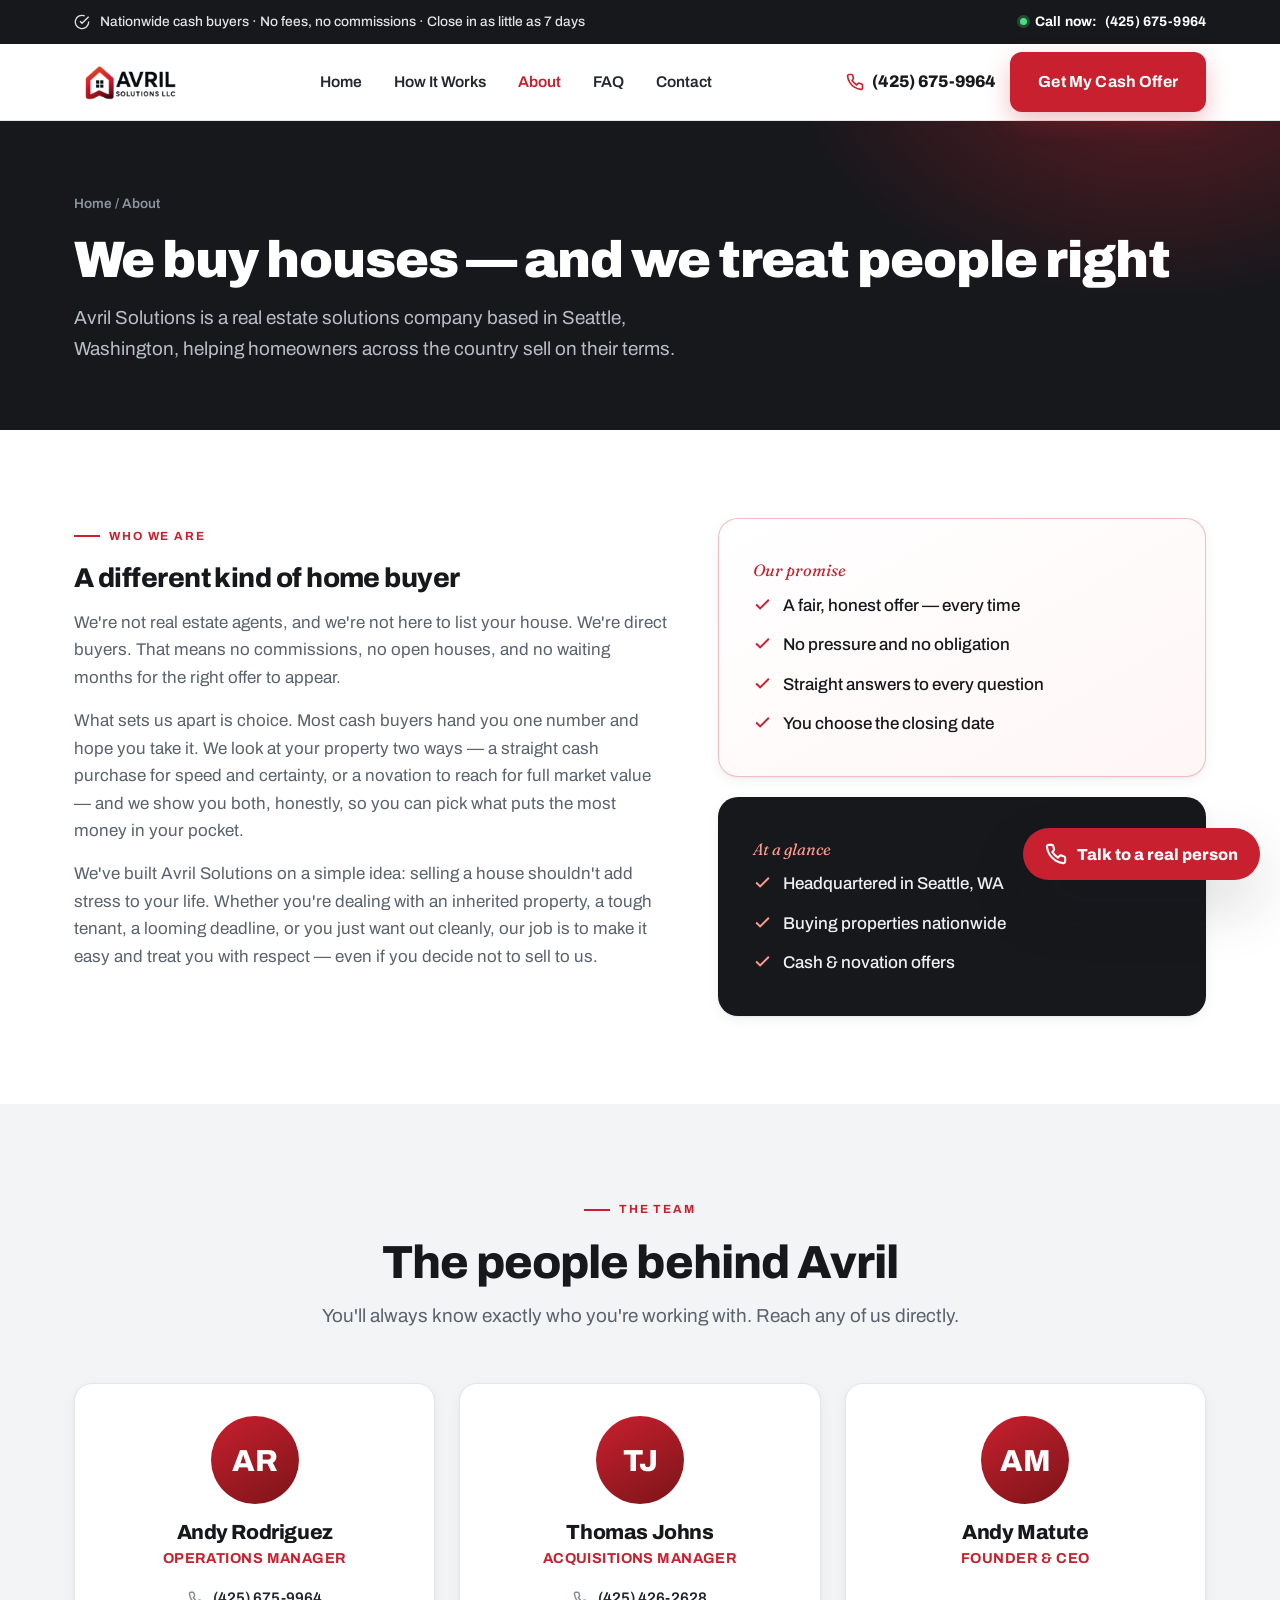
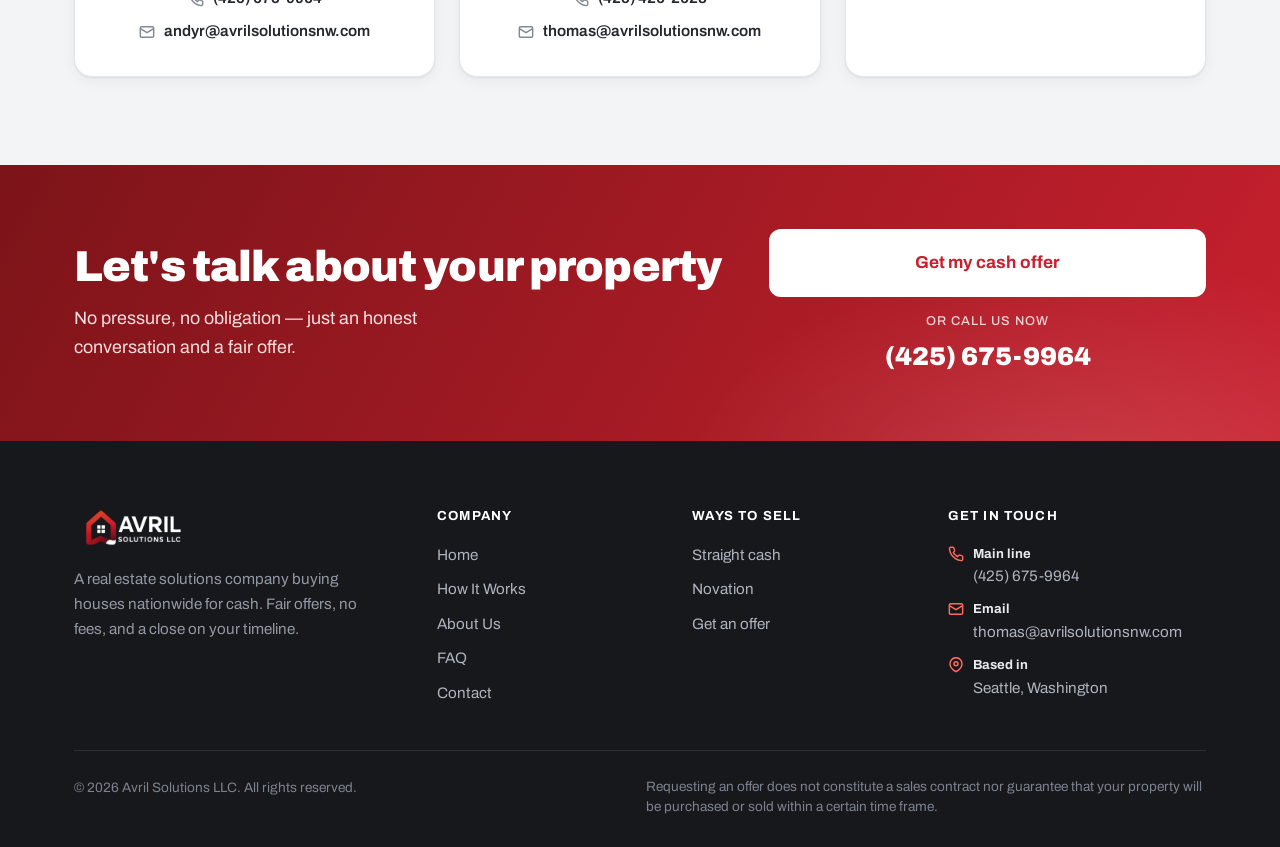
==== commit 86049b15: "Add floating 'Talk to a real person' widget; reorder team (Rodriguez, Thomas); make Matute Founder &" ====
--- a/about.html
+++ b/about.html
@@ -93,11 +93,12 @@
     </div>
     <div class="team-grid reveal">
       <div class="member">
-        <div class="member__avatar">AM</div>
-        <h3>Andy Matute</h3>
-        <span class="member__role">Owner &amp; CEO</span>
+        <div class="member__avatar">AR</div>
+        <h3>Andy Rodriguez</h3>
+        <span class="member__role">Operations Manager</span>
         <div class="member__contact">
-          <a href="tel:+14254431514"><svg width="16" height="16" viewBox="0 0 24 24" fill="none" stroke="currentColor" stroke-width="2.2"><path d="M22 16.92v3a2 2 0 0 1-2.18 2 19.79 19.79 0 0 1-8.63-3.07 19.5 19.5 0 0 1-6-6 19.79 19.79 0 0 1-3.07-8.67A2 2 0 0 1 4.11 2h3a2 2 0 0 1 2 1.72c.13.81.36 1.6.7 2.34a2 2 0 0 1-.45 2.11L8.09 9.91a16 16 0 0 0 6 6l1.74-1.74a2 2 0 0 1 2.11-.45c.74.34 1.53.57 2.34.7A2 2 0 0 1 22 16.92z"/></svg>(425) 443-1514</a>
+          <a href="tel:+14256759964"><svg width="16" height="16" viewBox="0 0 24 24" fill="none" stroke="currentColor" stroke-width="2.2"><path d="M22 16.92v3a2 2 0 0 1-2.18 2 19.79 19.79 0 0 1-8.63-3.07 19.5 19.5 0 0 1-6-6 19.79 19.79 0 0 1-3.07-8.67A2 2 0 0 1 4.11 2h3a2 2 0 0 1 2 1.72c.13.81.36 1.6.7 2.34a2 2 0 0 1-.45 2.11L8.09 9.91a16 16 0 0 0 6 6l1.74-1.74a2 2 0 0 1 2.11-.45c.74.34 1.53.57 2.34.7A2 2 0 0 1 22 16.92z"/></svg>(425) 675-9964</a>
+          <a href="mailto:andyr@avrilsolutionsnw.com"><svg width="16" height="16" viewBox="0 0 24 24" fill="none" stroke="currentColor" stroke-width="2.2"><rect x="2" y="4" width="20" height="16" rx="2"/><path d="m22 7-10 6L2 7"/></svg>andyr@avrilsolutionsnw.com</a>
         </div>
       </div>
       <div class="member">
@@ -110,13 +111,9 @@
         </div>
       </div>
       <div class="member">
-        <div class="member__avatar">AR</div>
-        <h3>Andy Rodriguez</h3>
-        <span class="member__role">Operations Manager</span>
-        <div class="member__contact">
-          <a href="tel:+14256759964"><svg width="16" height="16" viewBox="0 0 24 24" fill="none" stroke="currentColor" stroke-width="2.2"><path d="M22 16.92v3a2 2 0 0 1-2.18 2 19.79 19.79 0 0 1-8.63-3.07 19.5 19.5 0 0 1-6-6 19.79 19.79 0 0 1-3.07-8.67A2 2 0 0 1 4.11 2h3a2 2 0 0 1 2 1.72c.13.81.36 1.6.7 2.34a2 2 0 0 1-.45 2.11L8.09 9.91a16 16 0 0 0 6 6l1.74-1.74a2 2 0 0 1 2.11-.45c.74.34 1.53.57 2.34.7A2 2 0 0 1 22 16.92z"/></svg>(425) 675-9964</a>
-          <a href="mailto:andyr@avrilsolutionsnw.com"><svg width="16" height="16" viewBox="0 0 24 24" fill="none" stroke="currentColor" stroke-width="2.2"><rect x="2" y="4" width="20" height="16" rx="2"/><path d="m22 7-10 6L2 7"/></svg>andyr@avrilsolutionsnw.com</a>
-        </div>
+        <div class="member__avatar">AM</div>
+        <h3>Andy Matute</h3>
+        <span class="member__role">Founder &amp; CEO</span>
       </div>
     </div>
   </div>
@@ -155,6 +152,30 @@
   </div>
 </footer>
 
+<!-- ============ FLOATING "TALK TO A REAL PERSON" ============ -->
+<div class="talk-fab">
+  <div class="talk-fab__panel" id="talkPanel" role="dialog" aria-label="Talk to a real person" hidden>
+    <div class="talk-fab__top">
+      <strong>Talk to a real person</strong>
+      <button type="button" class="talk-fab__x" id="talkClose" aria-label="Close">&times;</button>
+    </div>
+    <p class="talk-fab__sub">We pick up — no bots, no waiting. Call now:</p>
+    <a class="talk-fab__main" href="tel:+14256759964">
+      <svg width="22" height="22" viewBox="0 0 24 24" fill="none" stroke="currentColor" stroke-width="2.3"><path d="M22 16.92v3a2 2 0 0 1-2.18 2 19.79 19.79 0 0 1-8.63-3.07 19.5 19.5 0 0 1-6-6 19.79 19.79 0 0 1-3.07-8.67A2 2 0 0 1 4.11 2h3a2 2 0 0 1 2 1.72c.13.81.36 1.6.7 2.34a2 2 0 0 1-.45 2.11L8.09 9.91a16 16 0 0 0 6 6l1.74-1.74a2 2 0 0 1 2.11-.45c.74.34 1.53.57 2.34.7A2 2 0 0 1 22 16.92z"/></svg>
+      <span>Call now<b>(425) 675-9964</b></span>
+    </a>
+    <div class="talk-fab__people">
+      <a href="tel:+14256759964"><b>Andy Rodriguez</b><small>Operations Manager · (425) 675-9964</small></a>
+      <a href="tel:+14254262628"><b>Thomas Johns</b><small>Acquisitions Manager · (425) 426-2628</small></a>
+    </div>
+  </div>
+  <button type="button" class="talk-fab__btn" id="talkToggle" aria-expanded="false" aria-controls="talkPanel">
+    <span class="talk-fab__pulse" aria-hidden="true"></span>
+    <svg width="22" height="22" viewBox="0 0 24 24" fill="none" stroke="currentColor" stroke-width="2.3"><path d="M22 16.92v3a2 2 0 0 1-2.18 2 19.79 19.79 0 0 1-8.63-3.07 19.5 19.5 0 0 1-6-6 19.79 19.79 0 0 1-3.07-8.67A2 2 0 0 1 4.11 2h3a2 2 0 0 1 2 1.72c.13.81.36 1.6.7 2.34a2 2 0 0 1-.45 2.11L8.09 9.91a16 16 0 0 0 6 6l1.74-1.74a2 2 0 0 1 2.11-.45c.74.34 1.53.57 2.34.7A2 2 0 0 1 22 16.92z"/></svg>
+    <span class="talk-fab__label">Talk to a real person</span>
+  </button>
+</div>
+
 <script src="script.js"></script>
 </body>
 </html>
--- a/styles.css
+++ b/styles.css
@@ -402,3 +402,49 @@
   .field-row,.field-row-3{grid-template-columns:1fr}
   .header-cta .btn{padding:12px 18px;font-size:.92rem}
 }
+
+/* ============================================================
+   Floating "Talk to a real person" widget
+   ============================================================ */
+.talk-fab{position:fixed;right:20px;bottom:20px;z-index:1000;display:flex;flex-direction:column;align-items:flex-end;gap:12px}
+.talk-fab__btn{
+  position:relative;display:inline-flex;align-items:center;gap:10px;border:none;cursor:pointer;
+  background:var(--brick);color:#fff;font-family:var(--ff-display);font-weight:800;font-size:1rem;
+  padding:15px 22px;border-radius:999px;box-shadow:var(--shadow-lg);
+  transition:transform .15s ease,background .15s ease;
+}
+.talk-fab__btn:hover{background:var(--brick-bright);transform:translateY(-2px)}
+.talk-fab__btn svg{position:relative;z-index:1}
+.talk-fab__label{position:relative;z-index:1}
+.talk-fab__pulse{position:absolute;inset:0;border-radius:999px;animation:talkPulse 2.2s ease-out infinite}
+@keyframes talkPulse{
+  0%{box-shadow:0 0 0 0 rgba(200,32,46,.5)}
+  70%{box-shadow:0 0 0 18px rgba(200,32,46,0)}
+  100%{box-shadow:0 0 0 0 rgba(200,32,46,0)}
+}
+@media (prefers-reduced-motion:reduce){.talk-fab__pulse{animation:none}}
+.talk-fab__panel{
+  width:310px;max-width:calc(100vw - 40px);background:#fff;border:1px solid var(--line);
+  border-radius:18px;box-shadow:var(--shadow-lg);padding:20px;
+}
+.talk-fab__top{display:flex;align-items:center;justify-content:space-between;gap:10px;margin-bottom:2px}
+.talk-fab__top strong{font-family:var(--ff-display);font-size:1.08rem}
+.talk-fab__x{border:none;background:none;font-size:1.6rem;line-height:1;cursor:pointer;color:var(--slate);padding:0 2px}
+.talk-fab__x:hover{color:var(--ink)}
+.talk-fab__sub{color:var(--slate);font-size:.9rem;margin:0 0 14px}
+.talk-fab__main{
+  display:flex;align-items:center;gap:11px;background:var(--brick);color:#fff;
+  padding:13px 15px;border-radius:12px;font-weight:600;margin-bottom:14px;transition:background .15s ease;
+}
+.talk-fab__main:hover{background:var(--brick-bright)}
+.talk-fab__main b{font-family:var(--ff-display);font-size:1.12rem;display:block}
+.talk-fab__people{display:grid;gap:9px}
+.talk-fab__people a{display:flex;flex-direction:column;padding:11px 13px;border:1px solid var(--line);border-radius:11px;transition:border-color .15s ease,background .15s ease}
+.talk-fab__people a:hover{border-color:var(--brick);background:var(--mist-warm)}
+.talk-fab__people b{font-family:var(--ff-display);font-size:.96rem}
+.talk-fab__people small{color:var(--slate);font-size:.82rem}
+@media (max-width:560px){
+  .talk-fab{right:16px;bottom:16px}
+  .talk-fab__label{display:none}
+  .talk-fab__btn{padding:16px}
+}
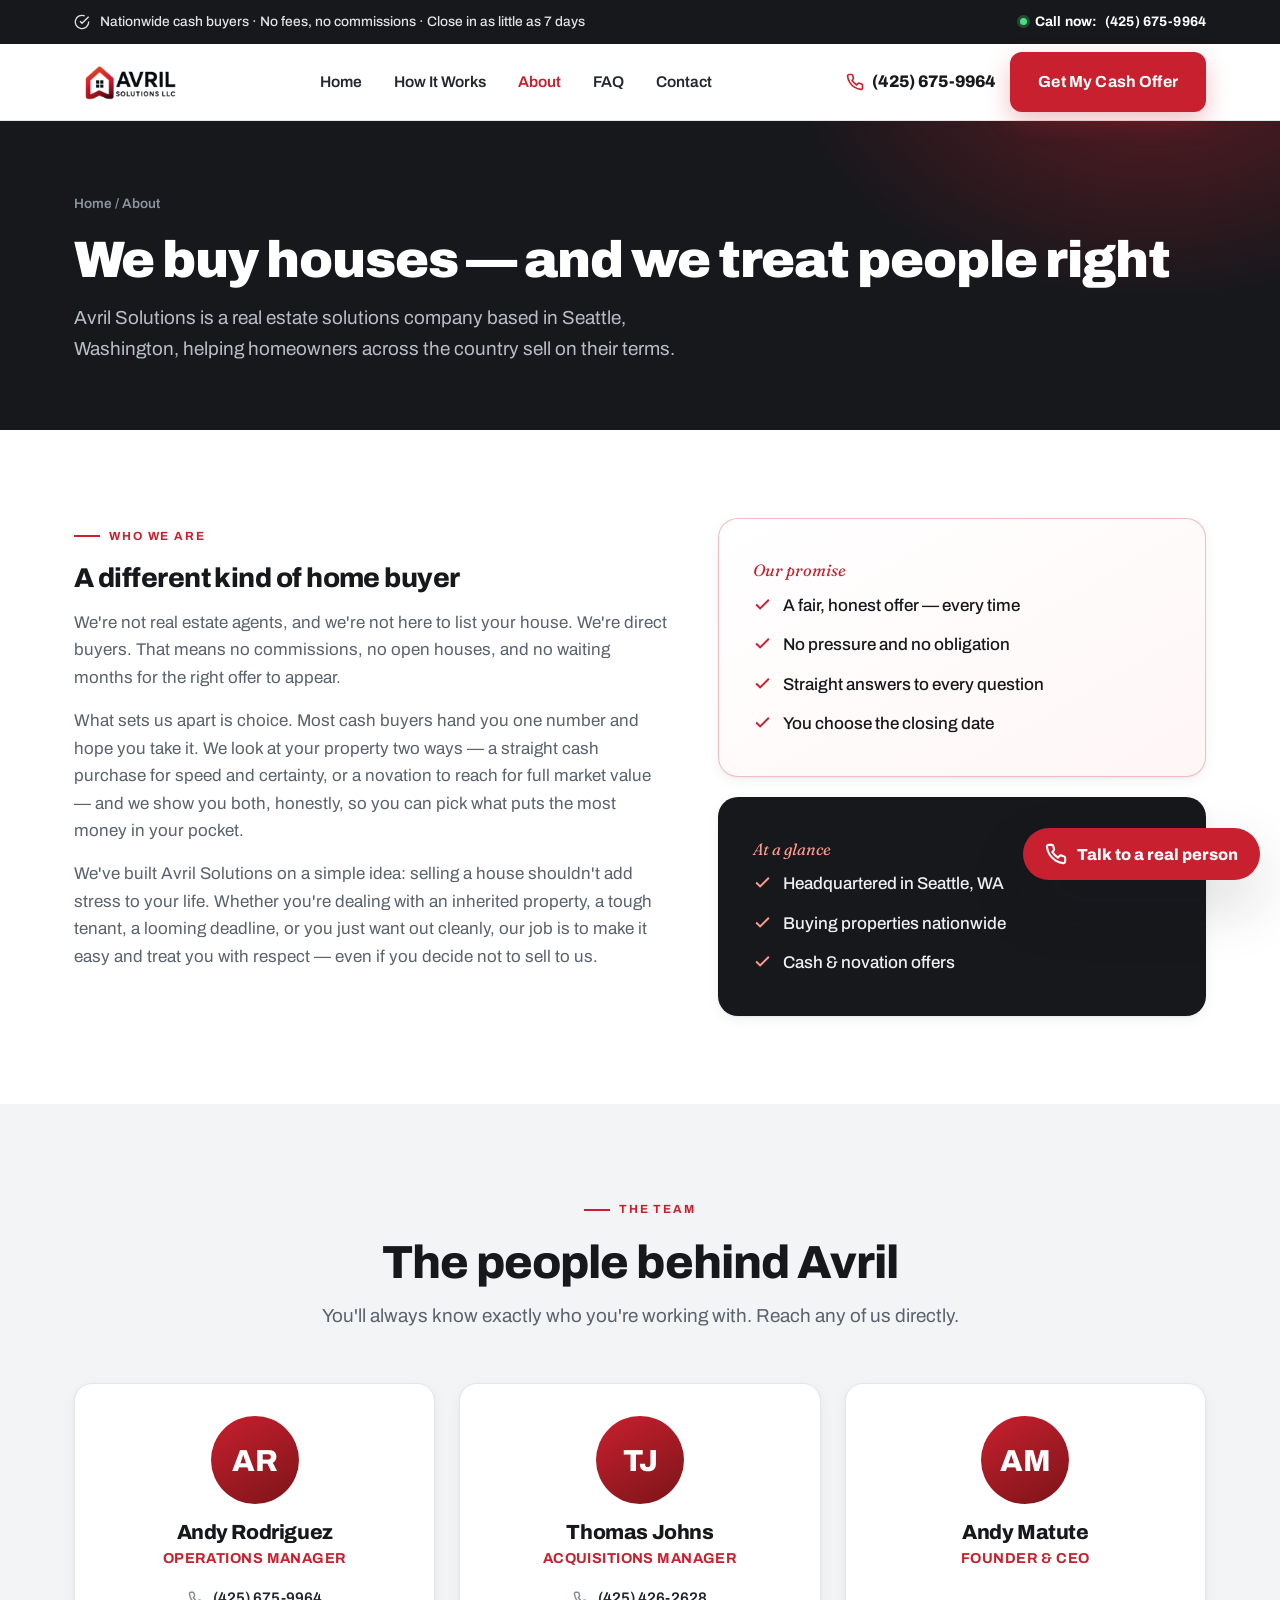
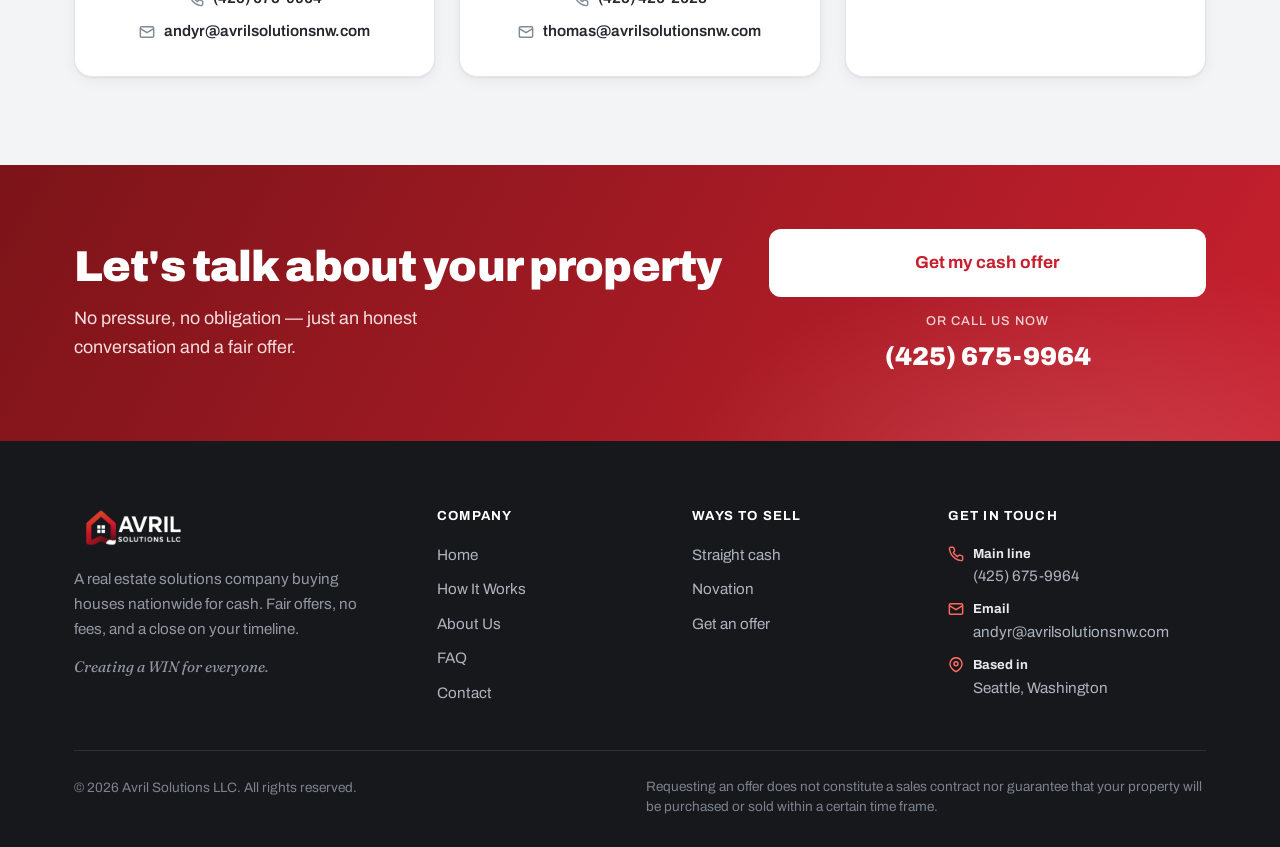
==== commit e390c1b1: "Footer email to Rodriguez sitewide; add slogan 'Creating a WIN for everyone'; reword testimonial hea" ====
--- a/about.html
+++ b/about.html
@@ -134,13 +134,13 @@
 <footer class="footer">
   <div class="container">
     <div class="footer-grid">
-      <div class="footer__brand"><img src="assets/logo-white.png" alt="Avril Solutions LLC" /><p>A real estate solutions company buying houses nationwide for cash. Fair offers, no fees, and a close on your timeline.</p></div>
+      <div class="footer__brand"><img src="assets/logo-white.png" alt="Avril Solutions LLC" /><p>A real estate solutions company buying houses nationwide for cash. Fair offers, no fees, and a close on your timeline.</p><p class="footer__slogan">Creating a WIN for everyone.</p></div>
       <div><h5>Company</h5><ul><li><a href="index.html">Home</a></li><li><a href="how-it-works.html">How It Works</a></li><li><a href="about.html">About Us</a></li><li><a href="faq.html">FAQ</a></li><li><a href="contact.html">Contact</a></li></ul></div>
       <div><h5>Ways to sell</h5><ul><li><a href="how-it-works.html#cash">Straight cash</a></li><li><a href="how-it-works.html#novation">Novation</a></li><li><a href="contact.html">Get an offer</a></li></ul></div>
       <div><h5>Get in touch</h5>
         <ul class="footer__contact">
           <li><svg width="16" height="16" viewBox="0 0 24 24" fill="none" stroke="currentColor" stroke-width="2.2"><path d="M22 16.92v3a2 2 0 0 1-2.18 2 19.79 19.79 0 0 1-8.63-3.07 19.5 19.5 0 0 1-6-6 19.79 19.79 0 0 1-3.07-8.67A2 2 0 0 1 4.11 2h3a2 2 0 0 1 2 1.72c.13.81.36 1.6.7 2.34a2 2 0 0 1-.45 2.11L8.09 9.91a16 16 0 0 0 6 6l1.74-1.74a2 2 0 0 1 2.11-.45c.74.34 1.53.57 2.34.7A2 2 0 0 1 22 16.92z"/></svg><span><strong>Main line</strong><a href="tel:+14256759964">(425) 675-9964</a></span></li>
-          <li><svg width="16" height="16" viewBox="0 0 24 24" fill="none" stroke="currentColor" stroke-width="2.2"><rect x="2" y="4" width="20" height="16" rx="2"/><path d="m22 7-10 6L2 7"/></svg><span><strong>Email</strong><a href="mailto:thomas@avrilsolutionsnw.com">thomas@avrilsolutionsnw.com</a></span></li>
+          <li><svg width="16" height="16" viewBox="0 0 24 24" fill="none" stroke="currentColor" stroke-width="2.2"><rect x="2" y="4" width="20" height="16" rx="2"/><path d="m22 7-10 6L2 7"/></svg><span><strong>Email</strong><a href="mailto:andyr@avrilsolutionsnw.com">andyr@avrilsolutionsnw.com</a></span></li>
           <li><svg width="16" height="16" viewBox="0 0 24 24" fill="none" stroke="currentColor" stroke-width="2.2"><path d="M21 10c0 7-9 12-9 12s-9-5-9-12a9 9 0 0 1 18 0z"/><circle cx="12" cy="10" r="3"/></svg><span><strong>Based in</strong><span>Seattle, Washington</span></span></li>
         </ul>
       </div>
--- a/styles.css
+++ b/styles.css
@@ -356,6 +356,7 @@
 .footer-grid{display:grid;grid-template-columns:1.5fr 1fr 1fr 1.2fr;gap:40px;padding-bottom:44px;border-bottom:1px solid rgba(255,255,255,.1)}
 .footer__brand img{height:44px;margin-bottom:18px}
 .footer__brand p{max-width:34ch;color:#9298a3;font-size:.95rem}
+.footer__slogan{font-family:var(--ff-serif);font-style:italic;font-size:1.18rem;line-height:1.3;color:#fff;margin:16px 0 0;max-width:34ch}
 .footer h5{font-family:var(--ff-display);color:#fff;font-size:.82rem;text-transform:uppercase;letter-spacing:.09em;margin:0 0 16px;font-weight:700}
 .footer ul{list-style:none;margin:0;padding:0;display:grid;gap:10px}
 .footer__contact li{display:flex;gap:9px;align-items:flex-start}
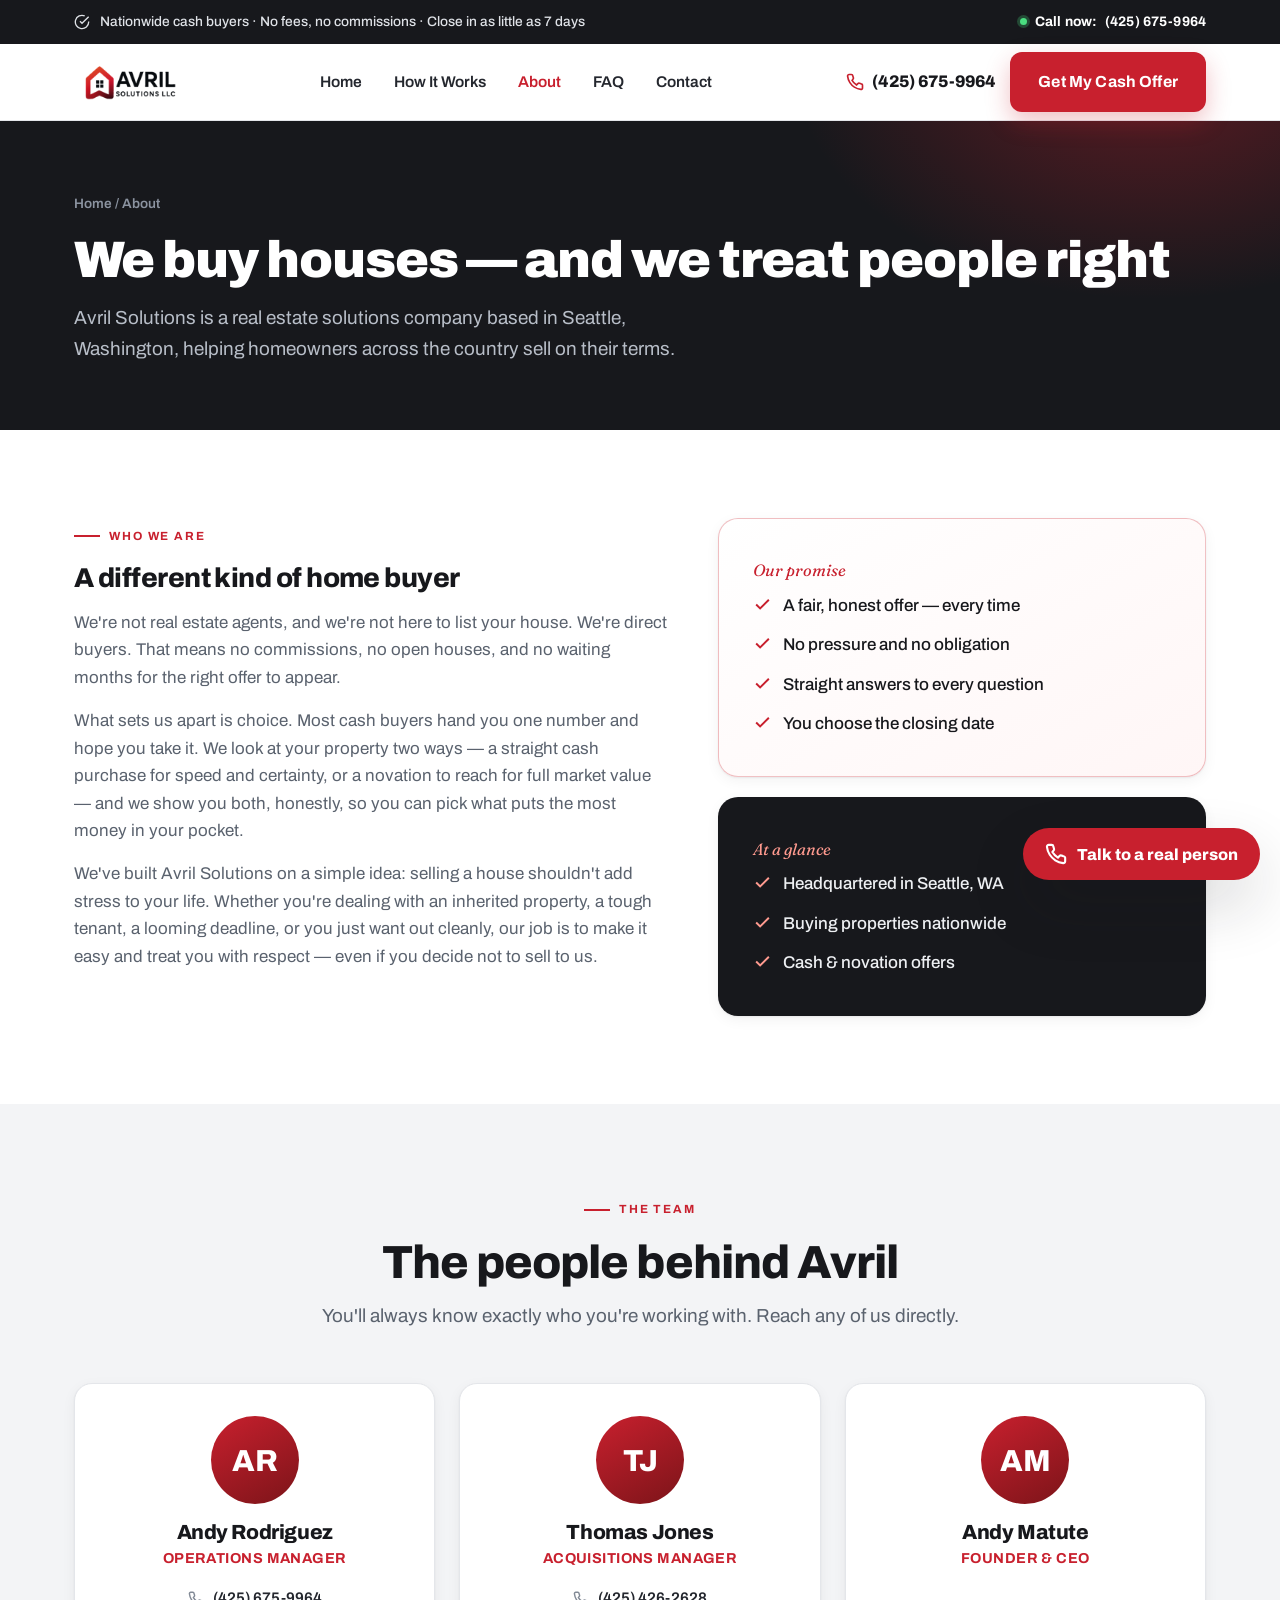
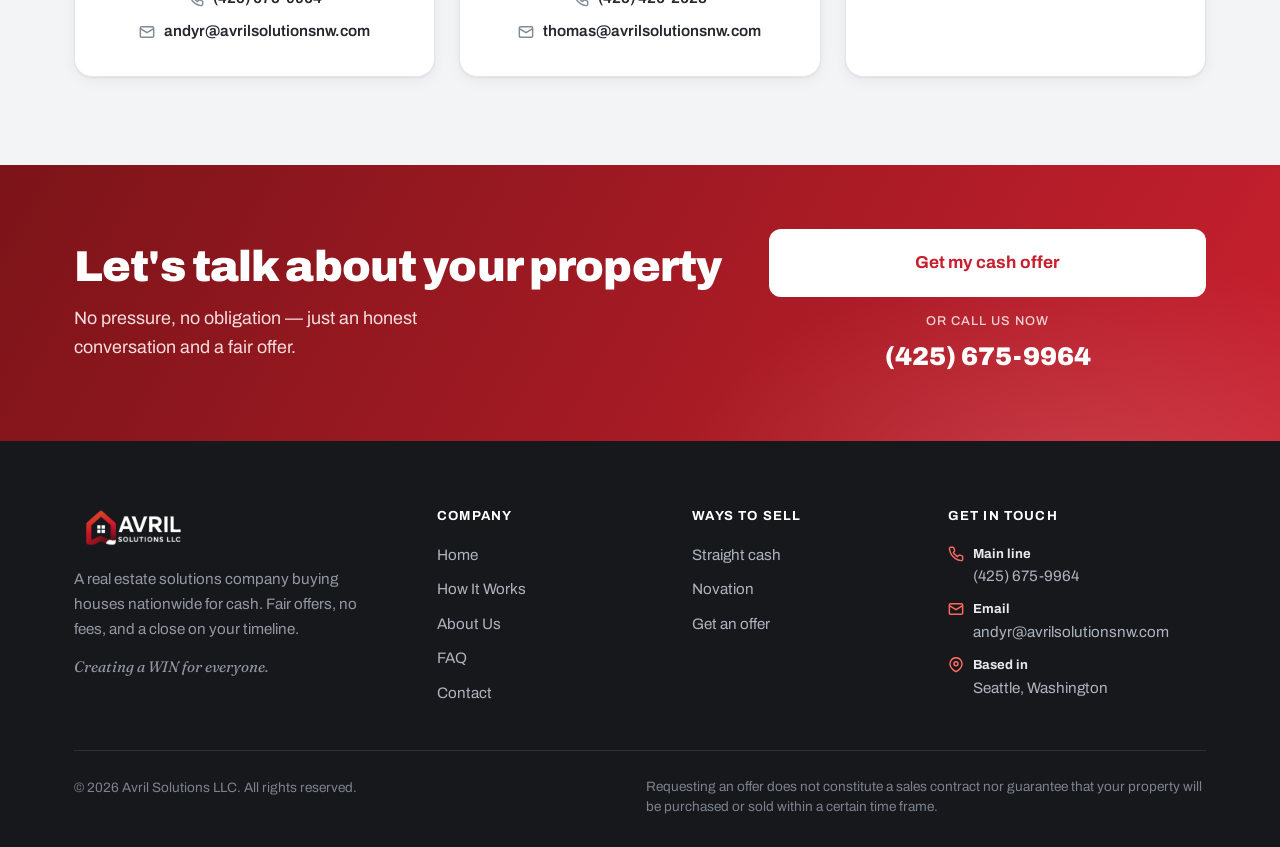
==== commit a1d19530: "Rename Thomas Johns to Thomas Jones sitewide; add SITE_GUIDE.md maintenance reference Co-Authored-By" ====
--- a/about.html
+++ b/about.html
@@ -103,7 +103,7 @@
       </div>
       <div class="member">
         <div class="member__avatar">TJ</div>
-        <h3>Thomas Johns</h3>
+        <h3>Thomas Jones</h3>
         <span class="member__role">Acquisitions Manager</span>
         <div class="member__contact">
           <a href="tel:+14254262628"><svg width="16" height="16" viewBox="0 0 24 24" fill="none" stroke="currentColor" stroke-width="2.2"><path d="M22 16.92v3a2 2 0 0 1-2.18 2 19.79 19.79 0 0 1-8.63-3.07 19.5 19.5 0 0 1-6-6 19.79 19.79 0 0 1-3.07-8.67A2 2 0 0 1 4.11 2h3a2 2 0 0 1 2 1.72c.13.81.36 1.6.7 2.34a2 2 0 0 1-.45 2.11L8.09 9.91a16 16 0 0 0 6 6l1.74-1.74a2 2 0 0 1 2.11-.45c.74.34 1.53.57 2.34.7A2 2 0 0 1 22 16.92z"/></svg>(425) 426-2628</a>
@@ -166,7 +166,7 @@
     </a>
     <div class="talk-fab__people">
       <a href="tel:+14256759964"><b>Andy Rodriguez</b><small>Operations Manager · (425) 675-9964</small></a>
-      <a href="tel:+14254262628"><b>Thomas Johns</b><small>Acquisitions Manager · (425) 426-2628</small></a>
+      <a href="tel:+14254262628"><b>Thomas Jones</b><small>Acquisitions Manager · (425) 426-2628</small></a>
     </div>
   </div>
   <button type="button" class="talk-fab__btn" id="talkToggle" aria-expanded="false" aria-controls="talkPanel">
